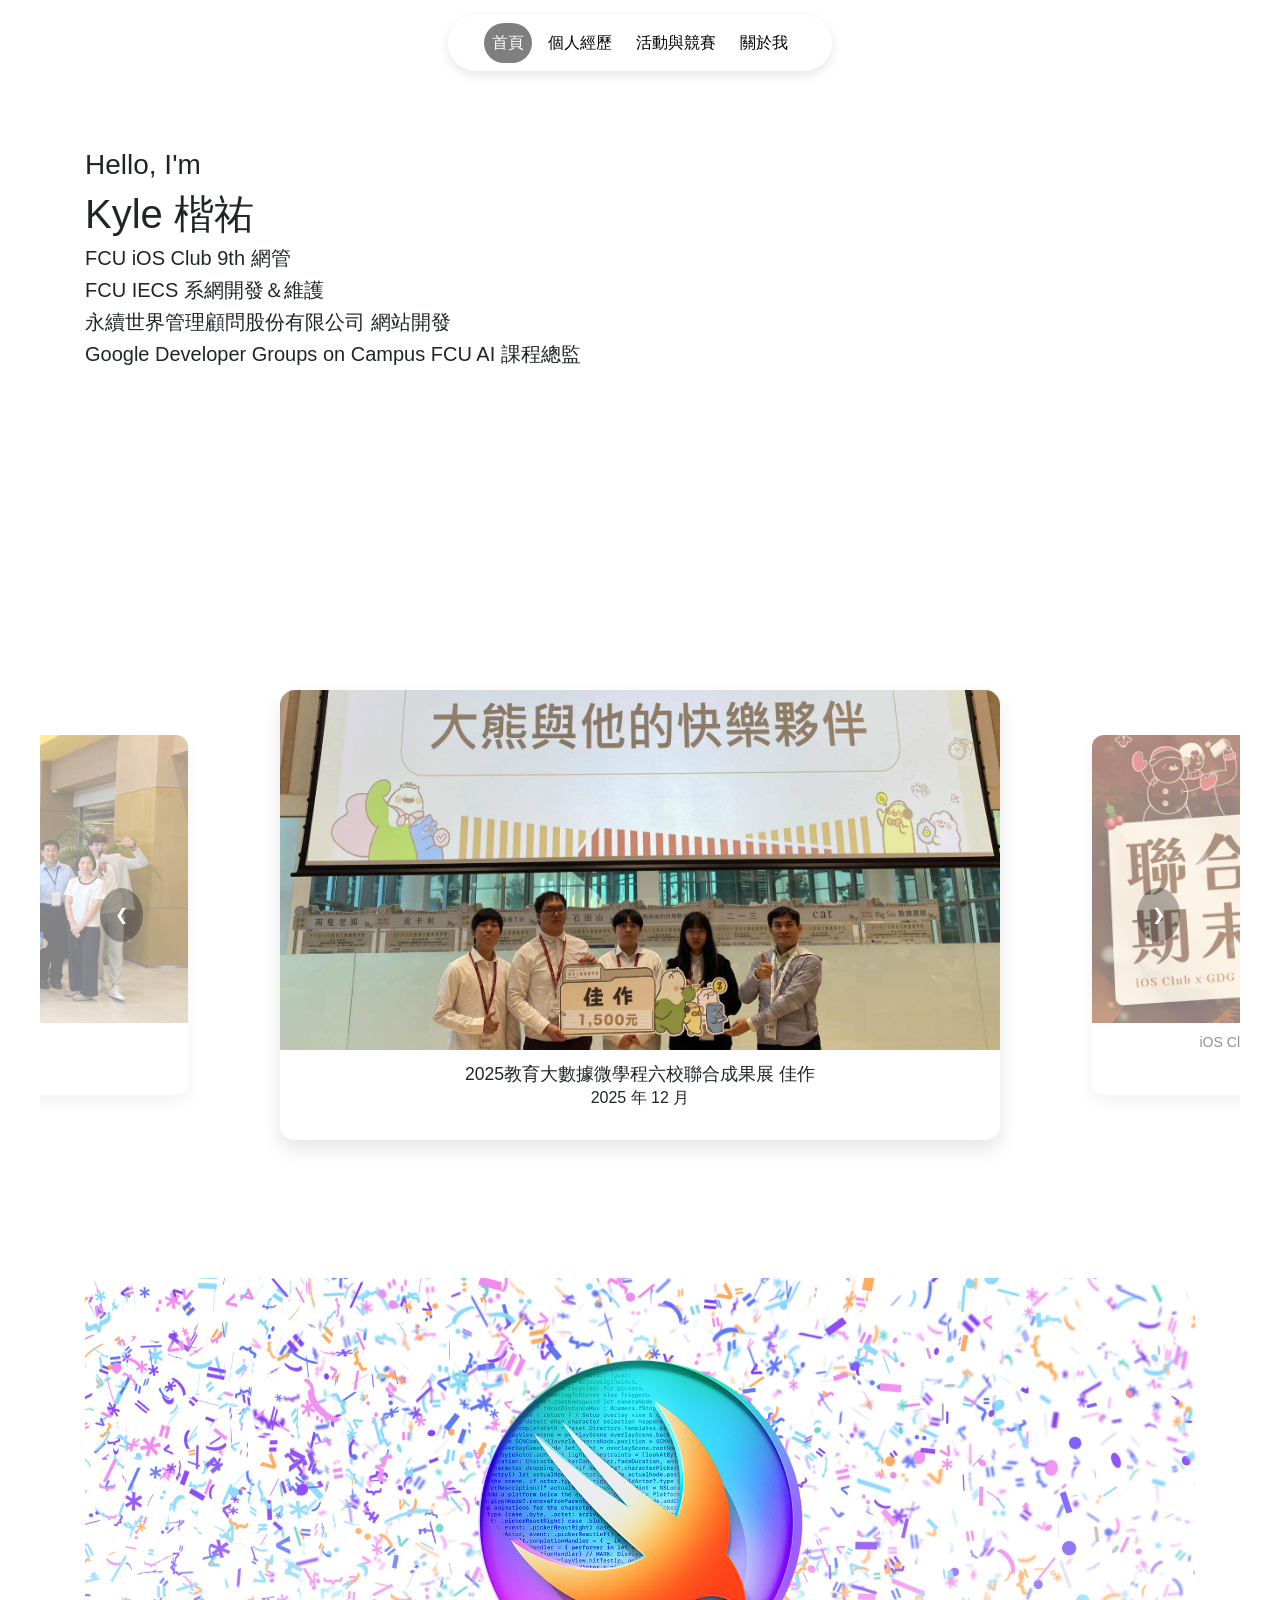
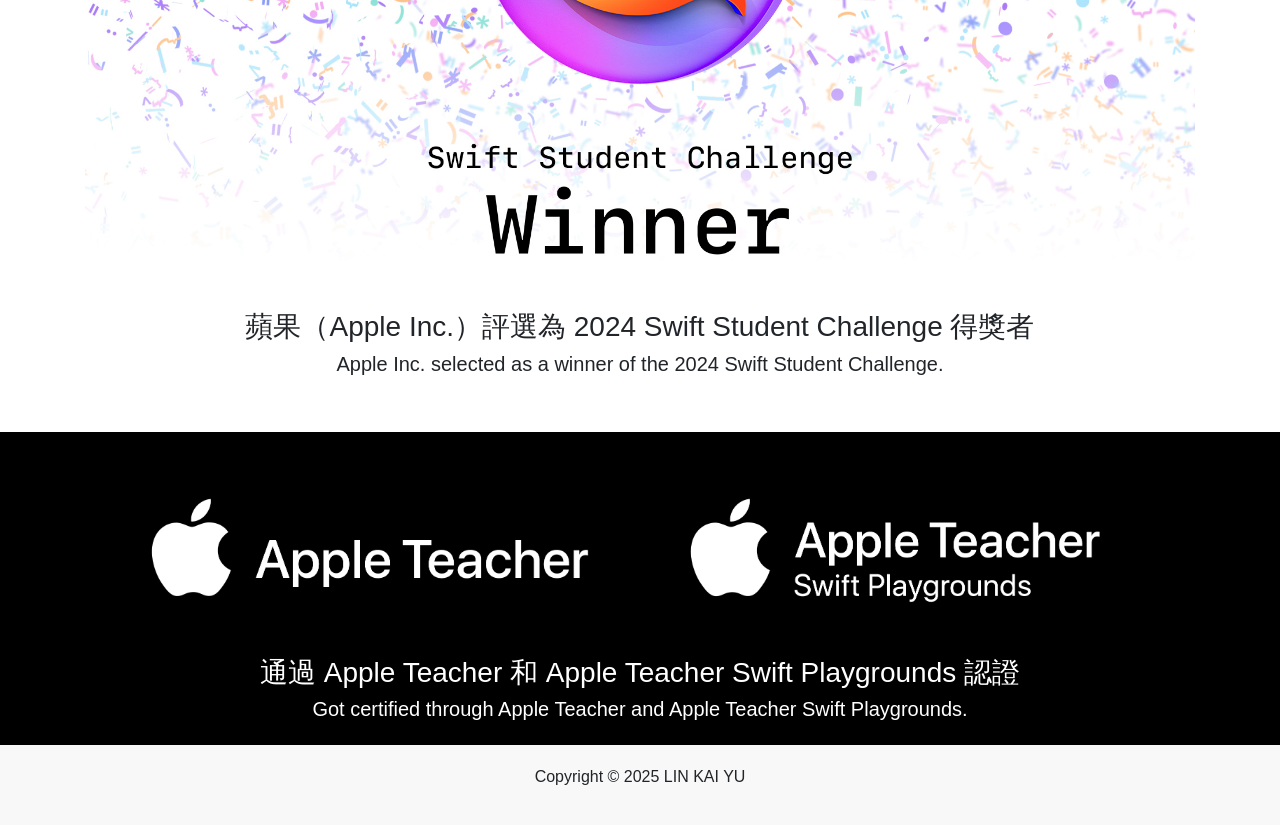
==== index.html @ a868326a "V32 2025.01.27" ====
<!DOCTYPE html>
<html lang="zh-Hant">
<head>
    <meta charset="utf-8">
    <link rel="icon" href="static/img/profile.png" type="image/profile">
    <meta name="description" content="我是林楷祐 (Kyle Lin)。專注於 iOS App 開發 (SwiftUI) 與 Python Django 網站架設。歡迎瀏覽我的專案作品集與競賽經歷。">
    <meta name="keywords" content="林楷祐, Kyle Lin, 逢甲大學, FCU, 資訊工程學系, iOS開發, SwiftUI, Django, 生成式AI, Swift Student Challenge, 永續世界管理顧問, Google Developer Groups on Campus">
    <meta name="author" content="林楷祐 Kyle Lin">
    <meta name="robots" content="index, follow">

    <meta property="og:type" content="website">
    <meta property="og:url" content="https://kylelin0501.github.io/MyWeb/">
    <meta property="og:title" content="Kyle Lin 個人網站">
    <meta property="og:description" content="我是林楷祐 (Kyle Lin)。專注於 iOS App 開發 (SwiftUI) 與 Python Django 網站架設。歡迎瀏覽我的專案作品集與競賽經歷。">
    <meta property="og:image" content="https://kylelin0501.github.io/MyWeb/static/img/profile.png">

    <link rel="stylesheet" href="https://cdn.jsdelivr.net/npm/bootstrap@4.5.3/dist/css/bootstrap.min.css">
    <link href="https://cdnjs.cloudflare.com/ajax/libs/font-awesome/5.15.4/css/all.min.css" rel="stylesheet">
    <link rel="stylesheet" href="static/css/animate.min.css">
    <link rel="stylesheet" href="static/css/web_style.css">
    <meta name="viewport" content="width=device-width, initial-scale=1.0">
    <title>Kyle Lin 個人網站</title>
</head>
<body>

<div class="navbar-wrapper">
    <nav class="navbar navbar-expand navbar-custom">
        <ul class="navbar-nav">
            <li class="nav-item"><a class="nav-link" href="#home">首頁</a></li>
            <li class="nav-item"><a class="nav-link" href="#develop">個人經歷</a></li>
            <li class="nav-item"><a class="nav-link" href="#experience">活動與競賽</a></li>
            <li class="nav-item"><a class="nav-link" href="#about">關於我</a></li>
        </ul>
    </nav>
</div>
<main>
    <section id="home" class="active section-index">
        <div class="container py-5 home-container">
            <h3>Hello, I'm</h3>
            <h1 class="animate__animated animate__fadeInLeft">Kyle 楷祐</h1>
            <h5>FCU iOS Club 9th 網管</h5>
            <h5>FCU IECS 系網開發＆維護</h5>
            <h5>永續世界管理顧問股份有限公司 網站開發</h5>
            <h5>Google Developer Groups on Campus FCU AI 課程總監</h5>
        </div>
        <div class="experience-banner-wrapper" id="bannerWrapper">
            <div class="carousel-container" id="carouselContainer">
            </div>
            <button class="carousel-btn prev" onclick="movePrev()">&#10094;</button>
            <button class="carousel-btn next" onclick="moveNext()">&#10095;</button>
        </div>
        <div class="bg-white">
            <div class="container text-center py-5">
                <div class="image-container">
                    <img id="scrollImage" src="static/img/SSC2024.jpg" alt="SSC2024_picture" loading="lazy">
                    <h3 class="pt-2">蘋果（Apple Inc.）評選為 2024 Swift Student Challenge 得獎者</h3>
                    <h5>Apple Inc. selected as a winner of the 2024 Swift Student Challenge.</h5>
                </div>
            </div>
        </div>

        <div class="bg-black">
            <div class="container text-center">
                <div class="image-container p-3">
                    <div class="d-flex">
                        <img class="w-50" src="static/img/AppleTeacherBlack.png" alt="AppleTeacherBlack">
                        <img class="w-50" src="static/img/AppleTeacherSwiftBlack.png" alt="AppleTeacherSwiftBlack">
                    </div>

                    <h3 class="color-white pt-2">通過 Apple Teacher 和 Apple Teacher Swift Playgrounds 認證</h3>
                    <h5 class="color-white">Got certified through Apple Teacher and Apple Teacher Swift Playgrounds.</h5>
                </div>
            </div>
        </div>
    </section>

    <section id="develop" class="section-develop pb-5">
        <div class="container py-5">
            <h2 class="mb-1">開發經歷</h2>
            <p class="mb-4">Development experience</p>
        </div>
        <div class="container">
            <div class="develop-list-grid">
            </div>
        </div>

        <div class="container py-5">
            <h2 class="mb-1">教學經歷</h2>
            <p class="mb-4">Teaching experience</p>
        </div>
        <div class="container">
            <div class="teaching-list-grid">
            </div>
        </div>
    </section>

    <section id="experience" class="section-experience">
        <div class="container py-5">
            <h2 class="mb-1">活動與競賽</h2>
            <p class="mb-4">Events and Competitions</p>

            <div id="filter-container" class="filter-buttons mb-4">
            </div>

            <div class="experience-list">
            </div>
        </div>
    </section>


    <section id="about" class="section-about">
        <div class="container py-5">
            <h2>關於我</h2>
            <p>About me</p>

            <div class="row align-items-center mb-5">
                <div class="col-md-7 text-center text-md-start">
                    <h3 id="about-name"></h3>
                    <h5 id="about-title" class="text-muted"></h5>

                    <h4 class="mt-4 mb-2">個人經歷</h4>
                    <ul id="about-experience" class="list-unstyled">
                    </ul>
                </div>

                <div class="col-md-5 d-flex justify-content-center">
                    <img id="about-profile-img" src="" alt="個人頭像" class="profile-img animate__animated animate__zoomIn">
                </div>
            </div>

            <div class="py-3 about-content text-center text-md-start">
                <!--            <h4 class="mb-3">個人介紹</h4>-->
                <p id="about-bio"></p>

                <h4 class="mt-5 mb-3">技能專長</h4>
                <div id="about-skills" class="skills-list d-grid">
                </div>

                <h4 class="mt-5 mb-3">社群連結</h4>
                <div id="about-social-links" class="social-links d-grid">
                </div>
            </div>
        </div>
    </section>
</main>
    <footer>
        <div class="container">
            <p>Copyright © 2025 LIN KAI YU</p>
        </div>
    </footer>

    <script src="static/js/index.js"></script>
    <script src="static/js/develop.js"></script>
    <script src="static/js/experiences.js"></script>
    <script src="static/js/base.js"></script>
    <script src="static/js/profile.js"></script>
</body>
</html>
---- static/css/web_style.css ----
/* Reset & 字體 */
body {
    font-family: 'SF Pro Display', -apple-system, BlinkMacSystemFont, 'Segoe UI', Roboto, Helvetica, Arial, sans-serif;
    margin: 0;
    padding: 0;
}

/* Navbar 外層 (固定置頂 + 置中) */
.navbar-wrapper {
    position: fixed;
    top: 0;
    left: 0;
    width: 100%;
    z-index: 999;
    display: flex;
    justify-content: center;
    padding: 15px 0;
    background: transparent;
}

/* Navbar 內容 */
.navbar-custom {
    border-radius: 30px;
    background: rgba(255, 255, 255, 0.8);
    backdrop-filter: blur(10px);
    padding: 0.5rem 2rem;
    box-shadow: 0 4px 12px rgba(0,0,0,0.1);
    transition: all 0.3s ease-in-out;
}

.navbar-nav {
    margin: 0 auto;
}

.nav-link {
    font-weight: 500;
    padding: 0.5rem 1.5rem;
    border-radius: 20px;
    transition: all 0.3s ease-in-out;
    color: #000000;
}

.nav-item {
    padding: 0 4px;
}

.nav-link:hover {
    background: linear-gradient(155deg, rgba(161, 161, 161, 0.8), rgba(90, 90, 90, 0.5));
    color: black !important;
    backdrop-filter: blur(10px);
}

.nav-link.active {
    background: rgba(0, 0, 0, 0.5);
    color: white !important;
    backdrop-filter: blur(10px);
}

/* Section 隱藏/顯示的修正 */
section {
    display: none; /* 預設完全不佔據空間 */
    min-height: 100vh;
    padding-top: 100px; /* 預留 navbar 高度 */
}

section.active {
    display: block; /* 只有活躍的區塊才會顯示 */
}

/* 首頁容器 */
.section-index .home-container {
    position: relative;
    min-height: 500px;
    z-index: 1;
}

.section-index .bg-black {
    background-color: black;
}

.section-index .image-container {
    position: relative;
    width: 100%;
    overflow: hidden;
    align-items: center;
}

.section-index #scrollImage {
    width: 100%;
    height: auto;
    max-height: 90vh;
    object-fit: cover;
    transform: scale(1);
    transition: transform 0.4s ease-out;
}

.section-index .color-white {
    color: #FFFFFF;
}

/* Banner 外層容器 */
.section-index .experience-banner-wrapper {
    position: relative;
    width: 100%;
    max-width: 1200px;
    margin: 40px auto;
    height: 550px;
    overflow: hidden;
    display: flex;
    align-items: center;
    justify-content: center;
}

/* 輪播軌道 */
.section-index .carousel-container {
    display: flex;
    align-items: center;
    position: relative;
    width: 100%;
    height: 100%;
    transition: transform 0.6s cubic-bezier(0.4, 0, 0.2, 1);
}

.section-index .no-animation .carousel-item,
.section-index .no-animation .carousel-container {
    transition: none !important;
    animation: none !important;
}

/* 單個項目卡片 */
.section-index .carousel-item {
    min-width: 60%; /* 中間卡片佔寬度 */
    height: 450px;
    margin: 0 10px;
    background: #f8f9fa;
    border-radius: 15px;
    overflow: hidden;
    box-shadow: 0 10px 20px rgba(0,0,0,0.1);
    transition: transform 0.6s cubic-bezier(0.4, 0, 0.2, 1), opacity 0.6s ease;
    opacity: 0.5;
    transform: scale(0.8); /* 預設縮小 */
    text-decoration: none;
    color: inherit;
    display: flex;
    flex-direction: column;
}

/* 被啟動的（中間）卡片 */
.section-index .carousel-item.active {
    opacity: 1;
    transform: scale(1); /* 中間放大 */
    z-index: 2;
}

.section-index .carousel-item img {
    width: 100%;
    height: 80%; /* 從 70% 增加到 80%，給照片更多發揮空間 */
    object-fit: cover; /* 確保圖片填滿，不會變形 */
    object-position: center; /* 確保人像或重點保持在中間 */
}

.section-index .carousel-info {
    height: 20%; /* 剩餘的 20% 給文字 */
    padding: 10px 15px;
    display: flex;
    flex-direction: column;
    justify-content: center;
    text-align: center;
    background: white; /* 讓文字底色與圖片分開 */
}

.section-index .carousel-info h4 {
    margin: 0;
    font-size: 1.1rem;
    white-space: nowrap;
    overflow: hidden;
    text-overflow: ellipsis;
}

/* 控制按鈕 */
.section-index .carousel-btn {
    position: absolute;
    top: 50%;
    transform: translateY(-50%);
    background: rgba(0,0,0,0.3);
    color: white;
    border: none;
    padding: 15px;
    cursor: pointer;
    z-index: 10;
    border-radius: 50%;
}
.section-index .prev { left: 5%; }
.section-index .next { right: 5%; }

.section-index .carousel-btn:hover { background: rgba(0,0,0,0.6); }

/* RWD 調整 */
@media (max-width: 768px) {
    .section-index .carousel-item {
        min-width: 80%;
        height: 80%;
    }
    .section-index .experience-banner-wrapper {
        height: 500px;
    }
    .section-index .home-container {
        position: relative;
        min-height: 80% !important;
        z-index: 1;
    }
    .section-index h3 {
        font-size: 1.5rem;
    }
    .section-index h5 {
        font-size: 1rem;
    }
    .section-index .image-container .d-flex {
        flex-direction: column;
        align-items: center; /* 讓圖片在手機版居中 */
    }

    /* 調整圖片在手機版的寬度，確保它們是 100% 寬 */
    .section-index .image-container .d-flex .w-50 {
        width: 100% !important;
    }
}


/* Experience 區塊 */
.section-experience .experience-list {
    display: flex;
    flex-direction: column;
    gap: 20px;
}

/* 卡片可點擊外層 */
.section-experience .experience-card-link {
    display: block;
    text-decoration: none;
    color: inherit;
}

/* 卡片樣式 */
.section-experience .experience-card {
    display: flex;
    align-items: stretch; /* 子元素高度一致 */
    background: rgba(255, 255, 255, 0.95);
    border-radius: 12px;
    overflow: hidden;
    box-shadow: 0 6px 18px rgba(15, 15, 15, 0.08);
    transition: transform 0.28s ease, box-shadow 0.28s ease;
    cursor: pointer;
}

/* hover 效果 */
.section-experience .experience-card-link:focus .experience-card,
.section-experience .experience-card-link:hover .experience-card {
    transform: translateY(-6px);
    box-shadow: 0 12px 28px rgba(15, 15, 15, 0.12);
    outline: none;
}

.section-experience a:hover {
    text-decoration: none;
}

/* 圖片區塊 */
.section-experience .experience-image {
    flex: 0 0 48%;
    max-width: 48%;
    height: 100%;
    overflow: hidden;
    background: #eee;
}

.section-experience .experience-image img {
    width: 100%;
    height: 100%;
    object-fit: cover;
    display: block;
}

/* 內容區塊 */
.section-experience .experience-content {
    flex: 1;
    padding: 28px;
    display: flex;
    flex-direction: column;
    justify-content: center;
}

.section-experience .experience-content h4 {
    margin: 0 0 8px;
    font-size: 1.25rem;
    color: #111;
}

.section-experience .experience-content .muted {
    margin: 0;
    color: #666;
    font-size: 0.95rem;
}

/* 篩選按鈕容器 */
.section-experience .filter-buttons {
    display: flex;
    flex-wrap: wrap;
    gap: 10px;
    justify-content: left; /* 或是 flex-start */
}

/* 按鈕樣式 */
.section-experience .filter-btn {
    padding: 8px 16px;
    border: 1px solid #ddd;
    background-color: #fff;
    cursor: pointer;
    border-radius: 40px;
    transition: all 0.3s ease;
    font-size: 1rem;
    color: #333;
    outline: none;

}

.section-experience .filter-btn:hover {
    background-color: #f0f0f0;
}

/* 選中狀態 */
.section-experience .filter-btn.active {
    background-color: rgba(0, 0, 0, 0.5); /* 你的主色調 */
    color: #fff;}

/* 手機版 RWD：圖片在上方，固定卡片高度，圖片占滿上方 */
@media (max-width: 767.98px) {
    .section-experience .experience-card {
        flex-direction: column;
        width: 100%;           /* 卡片滿版 */
        /* height: 300px; */ /* 移除固定卡片高度，讓內容決定 */
        margin: 0;             /* 清除左右空白 */
        overflow: hidden;      /* 避免圖片超出卡片 */
        position: relative;
    }

    .section-experience .experience-image {
        min-width: 100%;
        /* height: 60%; */ /* 移除高度百分比，讓它根據 aspect-ratio 或內容決定 */
        padding-top: 40%; /* 設置圖片區塊寬高比為 16:9 (100% / (16/9) = 56.25%) */
        position: relative;
        overflow: hidden;
        background: #eee; /* 如果圖片載入失敗，顯示背景色 */
    }

    .section-experience .experience-image img {
        position: absolute; /* 絕對定位填滿父容器 */
        top: 0;
        left: 0;
        width: 100%;
        height: 100%;          /* 拉滿圖片區塊 */
        object-fit: cover;     /* 保持比例，超出部分裁切 */
        display: block;
    }

    .section-experience .experience-content {
        width: 100%;
        /* height: 40%; */ /* 移除高度百分比 */
        padding: 20px;
        text-align: center;
        display: flex;
        flex-direction: column;
        justify-content: center;
    }
}

/* 桌面版：圖片區塊固定比例，卡片自適應內容 */
@media (min-width: 768px) {
    .section-experience .experience-card {
        flex-direction: row;
        height: auto;        /* 卡片高度跟內容自適應 */
    }

    .section-experience .experience-image {
        flex: 0 0 48%;
        max-width: 48%;
        aspect-ratio: 16 / 9; /* 圖片區塊固定比例 */
        overflow: hidden;     /* 多餘部分裁掉 */
    }

    .section-experience .experience-image img {
        width: 100%;
        height: 100%;
        object-fit: cover;
    }

    .section-experience .experience-content {
        flex: 1;
        padding: 20px;
        display: flex;
        flex-direction: column;
        justify-content: center;
    }

    .section-experience .experience-content h4 {
        font-size: 1.3rem !important;
    }
}


/* --- Develop Section Styles --- */

.section-develop .develop-list-grid,
.section-develop .teaching-list-grid {
    display: grid;
    /* 建立三欄式網格，欄位間距 20px */
    grid-template-columns: repeat(3, 1fr);
    gap: 20px;
}

/* 確保圖片和文字在卡片內垂直排列 */
.section-develop .experience-card {
    display: flex;
    flex-direction: column;
    align-items: center; /* 圖片和文字居中 */
    padding: 20px;
    height: 100%; /* 確保所有卡片高度相同 */
    text-align: center;
    background: rgba(255, 255, 255, 0.95);
    border-radius: 12px;
    box-shadow: 0 6px 18px rgba(15, 15, 15, 0.08);
    transition: transform 0.28s ease, box-shadow 0.28s ease;
    cursor: pointer;
}

/* 卡片連結的 hover 效果 */
.section-develop .experience-card-link:focus .experience-card,
.section-develop .experience-card-link:hover .experience-card {
    transform: translateY(-6px);
    box-shadow: 0 12px 28px rgba(15, 15, 15, 0.12);
    outline: none;
}

.section-develop .experience-card-link:hover {
    text-decoration: none;
}

.section-develop .experience-image {
    width: 100%;
    /* 調整 max-width 和 height 來放大 Logo 區域 */
    max-width: 150px;
    height: 150px;
    display: flex; /* 讓圖片在容器內居中 */
    justify-content: center;
    align-items: center;
    margin-bottom: 15px; /* 在 Logo 和文字之間留出空間 */
    background: transparent; /* 移除背景色 */
}

.section-develop .experience-image img {
    /*width: 100%;*/
    height: 70%;
    object-fit: contain; /* 確保 Logo 完整顯示，不會裁切或變形 */
}

/* 內容區塊 */
.section-develop .experience-content {
    flex: 1; /* 讓內容區塊自動填滿剩餘空間 */
    padding: 0;
    display: flex;
    flex-direction: column;
    justify-content: flex-start; /* 文字從上方開始排列 */
    align-items: center; /* 文字居中 */
}

.section-develop .experience-content h4 {
    font-size: 1.25rem;
    margin-bottom: 8px;
    color: #111;
}

.section-develop .experience-content .muted,
.section-develop .experience-content .description {
    font-size: 0.95rem;
    color: #666;
    margin: 0;
}

.section-develop .experience-content .description {
    margin-top: 10px;
}

/* RWD for Tablets (2 columns) */
@media (max-width: 991.98px) {
    .section-develop .develop-list-grid,
    .section-develop .teaching-list-grid {
        grid-template-columns: repeat(2, 1fr);
    }
    .section-develop .experience-image img {
        /*width: 100%;*/
        height: 60%;
        object-fit: contain; /* 確保 Logo 完整顯示，不會裁切或變形 */
    }
}

/* RWD for Mobile (1 column) */
@media (max-width: 767.98px) {
    .section-develop .develop-list-grid,
    .section-develop .teaching-list-grid {
        grid-template-columns: 1fr;
    }
    .section-develop .experience-image img {
        /*width: 100%;*/
        height: 70%;
        object-fit: contain; /* 確保 Logo 完整顯示，不會裁切或變形 */
    }
}

/* --- 關於我區塊樣式 --- */
.section-about .profile-img {
    width: 250px;
    height: 250px;
    border-radius: 50%;
    object-fit: cover;
    border: 5px solid #fff;
    box-shadow: 0 4px 12px rgba(0,0,0,0.15);
}

.section-about .about-content h4 {
    font-weight: 600;
}

.section-about .about-content ul {
    padding-left: 20px;
}

/* 技能標籤樣式 */
.section-about .skills-list .badge {
    background-color: #007bff;
    color: white;
    padding: 8px 12px;
    font-size: 0.9rem;
    font-weight: 500;
    margin: 5px;
    border-radius: 5px;
}

/* 社群連結樣式 */
.section-about .social-links {
    gap: 20px;
}

.section-about .social-link {
    color: #333;
    transition: color 0.3s ease;
    text-decoration: none;
}

.section-about .social-link:hover {
    color: #007bff;
}

.section-about .qrcode-img {
    width: 60px;
    height: 60px;
    border: 1px solid #ccc;
    border-radius: 5px;
}


/* --- 關於我區塊樣式 --- */
.section-about .profile-img {
    width: 250px;
    height: 250px;
    border-radius: 50%;
    object-fit: cover;
    border: 5px solid #fff;
    box-shadow: 0 4px 12px rgba(0,0,0,0.15);
}

.section-about .about-content h4 {
    font-weight: 600;
}

.section-about .about-content ul {
    padding-left: 20px;
}

/* --- 關於我區塊 - 技能專長卡片樣式 --- */
.section-about .skills-list {
    display: grid;
    grid-template-columns: repeat(3, 1fr); /* 預設為三欄 */
    gap: 20px;
}

/* 卡片樣式 */
.section-about .skill-card {
    display: flex;
    flex-direction: column;
    align-items: center;
    padding: 20px;
    height: 100%;
    text-align: center;
    background: rgba(255, 255, 255, 0.95);
    border-radius: 12px;
    box-shadow: 0 6px 18px rgba(15, 15, 15, 0.08);
    transition: transform 0.28s ease, box-shadow 0.28s ease;
    cursor: pointer;
}

/* hover 效果 */
.section-about .skill-card:hover {
    transform: translateY(-6px);
    box-shadow: 0 12px 28px rgba(15, 15, 15, 0.12);
    cursor: default;
}

/* 內容區塊 */
.section-about .skill-card i {
    font-size: 2.5rem;
    color: #555;
    margin-bottom: 15px;
}

.section-about .skill-card h4 {
    font-size: 1.1rem;
    margin: 0;
    color: #111;
}

/* RWD for Tablets (2 columns) */
@media (max-width: 991.98px) {
    .section-about .skills-list {
        grid-template-columns: repeat(2, 1fr);
    }
}

/* RWD for Mobile (1 column) */
@media (max-width: 767.98px) {
    .section-about .skills-list {
        grid-template-columns: repeat(2, 1fr);
    }
}

/* --- 關於我區塊 - 社群連結卡片樣式 --- */
.section-about .social-links {
    display: grid;
    grid-template-columns: repeat(4, 1fr); /* 預設為四欄 */
    gap: 20px;
}

/* 卡片連結外層 */
.section-about .social-card-link {
    display: block;
    text-decoration: none;
    color: inherit;
}

/* 卡片樣式 */
.section-about .social-card {
    display: flex;
    flex-direction: column;
    align-items: center;
    padding: 20px;
    height: 100%;
    text-align: center;
    background: rgba(255, 255, 255, 0.95);
    border-radius: 12px;
    box-shadow: 0 6px 18px rgba(15, 15, 15, 0.08);
    transition: transform 0.28s ease, box-shadow 0.28s ease;
    cursor: pointer;
}

/* hover 效果 */
.section-about .social-card-link:focus .social-card,
.section-about .social-card-link:hover .social-card {
    transform: translateY(-6px);
    box-shadow: 0 12px 28px rgba(15, 15, 15, 0.12);
    outline: none;
}

/* 內容區塊 */
.section-about .social-content {
    flex: 1;
    padding: 0;
    display: flex;
    flex-direction: column;
    justify-content: center;
    align-items: center;
}

.section-about .social-content i {
    font-size: 2.5rem;
    color: #555;
    margin-bottom: 15px;
}

.section-about .social-content h4 {
    font-size: 1.1rem;
    margin: 0;
    color: #111;
}

/* RWD for Tablets (2 columns) */
@media (max-width: 991.98px) {
    .section-about .social-links {
        grid-template-columns: repeat(2, 1fr);
    }
}

/* RWD for Mobile (1 column) */
@media (max-width: 767.98px) {
    .section-about .social-links {
        grid-template-columns: repeat(2, 1fr);
    }
}


/* Footer */
footer {
    padding: 20px 0;
    text-align: center;
    background-color: #f8f8f8;
}
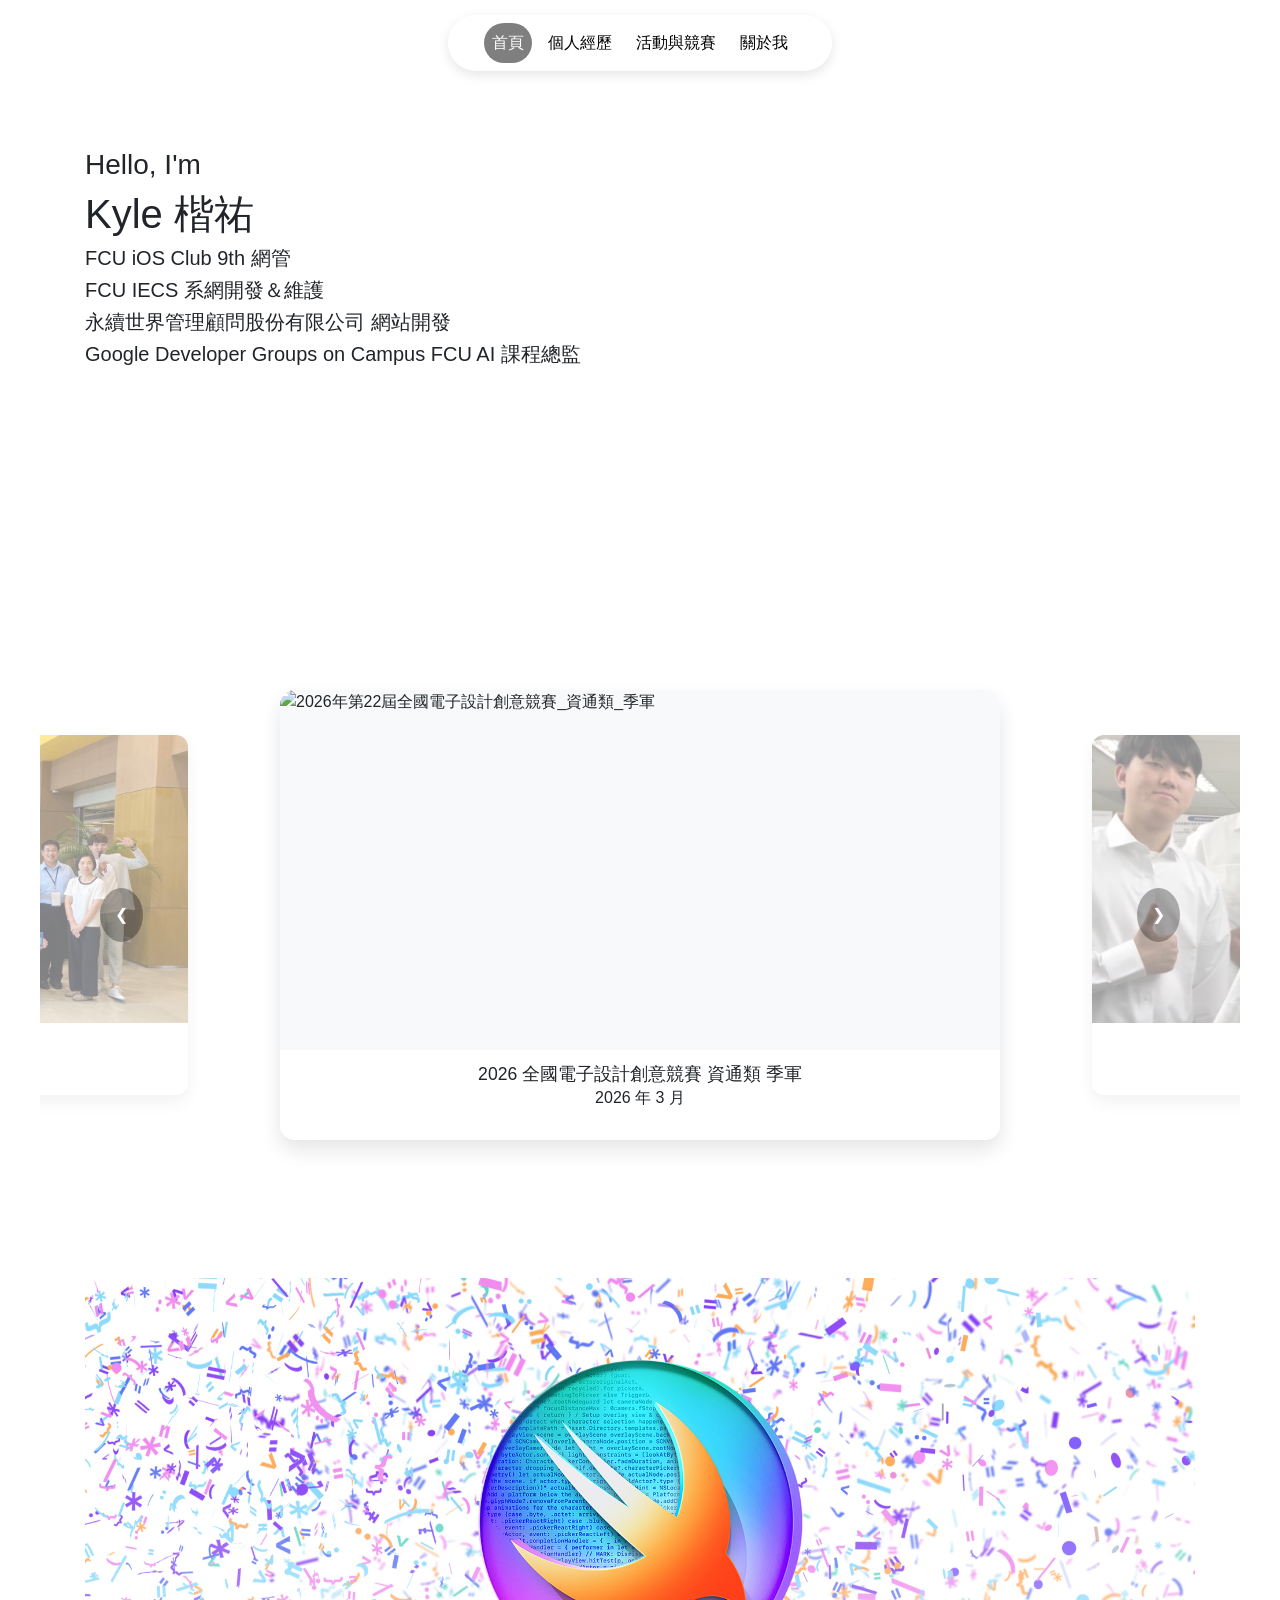
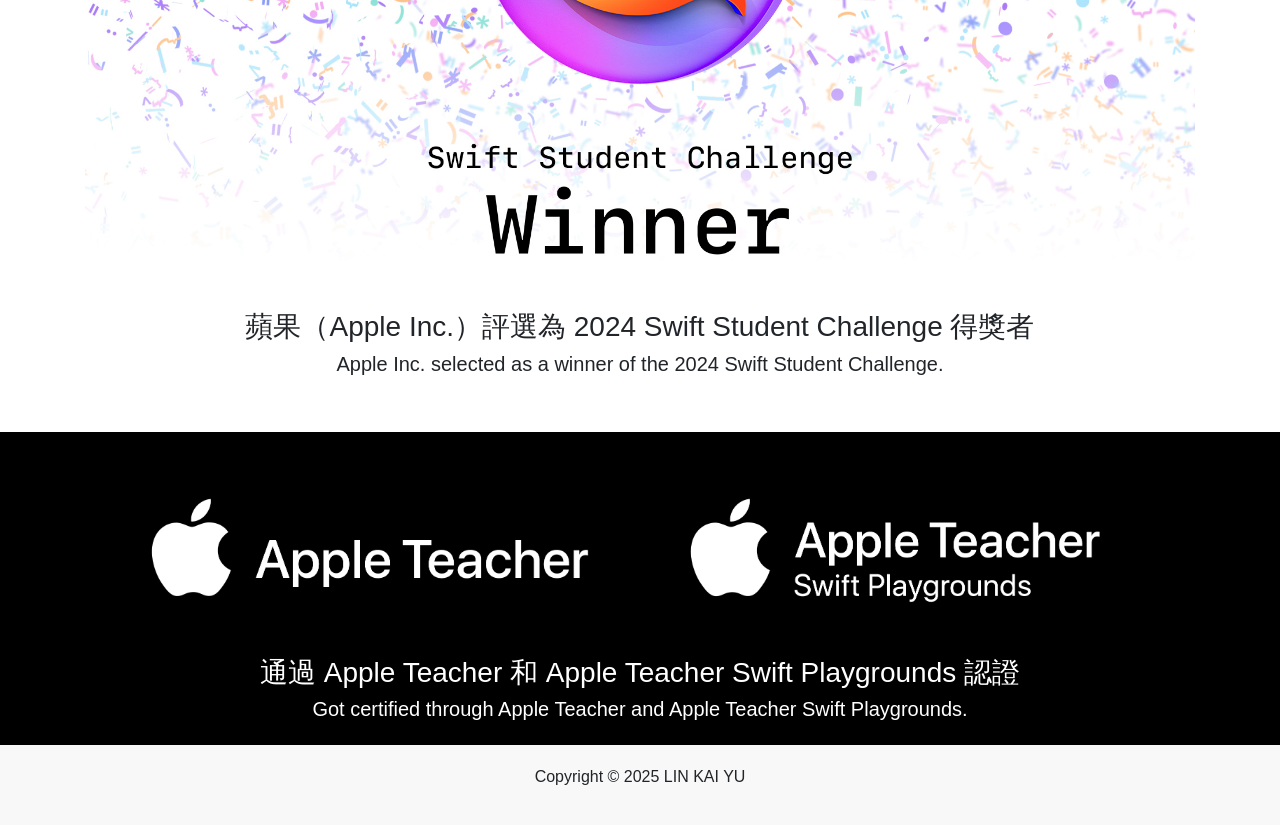
==== commit 7b4588ff: "V36 2025.04.18" ====
--- a/index.html
+++ b/index.html
@@ -19,6 +19,7 @@
     <link rel="stylesheet" href="static/css/animate.min.css">
     <link rel="stylesheet" href="static/css/web_style.css">
     <meta name="viewport" content="width=device-width, initial-scale=1.0">
+    <meta name="google-site-verification" content="RiEchkUfEkfRNHJEB8lDSC5CnqqAsadaOZviu3NtFZ8" />
     <title>Kyle Lin 個人網站</title>
 </head>
 <body>
@@ -116,11 +117,6 @@
             <div class="row align-items-center mb-5">
                 <div class="col-md-7 text-center text-md-start">
                     <h3 id="about-name"></h3>
-                    <h5 id="about-title" class="text-muted"></h5>
-
-                    <h4 class="mt-4 mb-2">個人經歷</h4>
-                    <ul id="about-experience" class="list-unstyled">
-                    </ul>
                 </div>
 
                 <div class="col-md-5 d-flex justify-content-center">
@@ -132,12 +128,20 @@
                 <!--            <h4 class="mb-3">個人介紹</h4>-->
                 <p id="about-bio"></p>
 
-                <h4 class="mt-5 mb-3">技能專長</h4>
-                <div id="about-skills" class="skills-list d-grid">
+                <h4 class="mt-5 mb-3">教育背景</h4>
+                <div id="about-education" class="info-list d-grid">
+                </div>
+
+                <h4 class="mt-5 mb-3">社群經歷</h4>
+                <div id="about-journey" class="info-list d-grid">
                 </div>
 
                 <h4 class="mt-5 mb-3">社群連結</h4>
                 <div id="about-social-links" class="social-links d-grid">
+                </div>
+
+                <h4 class="mt-5 mb-3">技能專長</h4>
+                <div id="about-skills" class="skills-list d-grid">
                 </div>
             </div>
         </div>
@@ -155,4 +159,4 @@
     <script src="static/js/base.js"></script>
     <script src="static/js/profile.js"></script>
 </body>
-</html>+</html>
--- a/static/css/web_style.css
+++ b/static/css/web_style.css
@@ -122,9 +122,8 @@
 }
 
 .section-index .no-animation .carousel-item,
-.section-index .no-animation .carousel-container {
+.section-index .no-transition {
     transition: none !important;
-    animation: none !important;
 }
 
 /* 單個項目卡片 */
@@ -189,11 +188,19 @@
     cursor: pointer;
     z-index: 10;
     border-radius: 50%;
+    outline: none;
+    transition: background 0.2s ease, box-shadow 0.2s ease;
 }
 .section-index .prev { left: 5%; }
 .section-index .next { right: 5%; }
 
 .section-index .carousel-btn:hover { background: rgba(0,0,0,0.6); }
+
+.section-index .carousel-btn:focus,
+.section-index .carousel-btn:focus-visible {
+    background: rgba(0,0,0,0.55);
+    box-shadow: 0 0 0 4px rgba(0,0,0,0.2);
+}
 
 /* RWD 調整 */
 @media (max-width: 768px) {
@@ -586,15 +593,149 @@
     padding-left: 20px;
 }
 
-/* --- 關於我區塊 - 技能專長卡片樣式 --- */
+.section-about .info-list,
 .section-about .skills-list {
     display: grid;
-    grid-template-columns: repeat(3, 1fr); /* 預設為三欄 */
+    grid-template-columns: repeat(3, minmax(0, 1fr));
     gap: 20px;
 }
 
+.section-about .info-card,
+.section-about .skill-card {
+    display: flex;
+    padding: 20px;
+    min-height: 118px;
+    height: 100%;
+    background: rgba(255, 255, 255, 0.95);
+    border-radius: 12px;
+    box-shadow: 0 6px 18px rgba(15, 15, 15, 0.08);
+    transition: transform 0.28s ease, box-shadow 0.28s ease;
+}
+
+.section-about .info-card {
+    align-items: center;
+    justify-content: flex-start;
+    gap: 16px;
+}
+
+.section-about .info-card-link,
+.section-about .info-card-static {
+    display: block;
+    color: inherit;
+    text-decoration: none;
+}
+
+.section-about .skill-card {
+    flex-direction: column;
+    align-items: center;
+    justify-content: center;
+    text-align: center;
+    cursor: pointer;
+}
+
+/* hover 效果 */
+.section-about .info-card:hover,
+.section-about .skill-card:hover {
+    transform: translateY(-6px);
+    box-shadow: 0 12px 28px rgba(15, 15, 15, 0.12);
+}
+
+.section-about .skill-card:hover {
+    cursor: default;
+}
+
+.section-about .info-card-image-wrapper {
+    width: 56px;
+    height: 56px;
+    flex: 0 0 56px;
+    display: flex;
+    align-items: center;
+    justify-content: center;
+    padding: 0;
+    overflow: hidden;
+}
+
+.section-about .info-card-image {
+    width: 100%;
+    height: 100%;
+    object-fit: contain;
+}
+
+.section-about .info-card-content {
+    display: flex;
+    flex-direction: column;
+    align-items: flex-start;
+    justify-content: center;
+    gap: 6px;
+    width: 100%;
+    text-align: left;
+}
+
+.section-about .info-card h4 {
+    margin: 0;
+    color: #111;
+    font-size: 1.05rem;
+    line-height: 1.45;
+    text-align: left;
+}
+
+.section-about .info-card-period {
+    margin: 0;
+    color: #6b7280;
+    font-size: 0.95rem;
+    line-height: 1.4;
+    text-align: left;
+}
+
+/* 內容區塊 */
+.section-about .skill-card i {
+    font-size: 2.5rem;
+    color: #555;
+    margin-bottom: 15px;
+}
+
+.section-about .skill-card h4 {
+    font-size: 1.1rem;
+    margin: 0;
+    color: #111;
+}
+
+/* RWD for Tablets (2 columns) */
+@media (max-width: 991.98px) {
+    .section-about .info-list,
+    .section-about .skills-list {
+        grid-template-columns: repeat(2, 1fr);
+    }
+}
+
+/* RWD for Mobile (1 column) */
+@media (max-width: 767.98px) {
+    .section-about .info-list,
+    .section-about .skills-list {
+        grid-template-columns: 1fr;
+    }
+
+    .section-about .info-card {
+        padding: 18px;
+    }
+}
+
+/* --- 關於我區塊 - 社群連結卡片樣式 --- */
+.section-about .social-links {
+    display: grid;
+    grid-template-columns: repeat(4, 1fr); /* 預設為四欄 */
+    gap: 20px;
+}
+
+/* 卡片連結外層 */
+.section-about .social-card-link {
+    display: block;
+    text-decoration: none;
+    color: inherit;
+}
+
 /* 卡片樣式 */
-.section-about .skill-card {
+.section-about .social-card {
     display: flex;
     flex-direction: column;
     align-items: center;
@@ -609,69 +750,6 @@
 }
 
 /* hover 效果 */
-.section-about .skill-card:hover {
-    transform: translateY(-6px);
-    box-shadow: 0 12px 28px rgba(15, 15, 15, 0.12);
-    cursor: default;
-}
-
-/* 內容區塊 */
-.section-about .skill-card i {
-    font-size: 2.5rem;
-    color: #555;
-    margin-bottom: 15px;
-}
-
-.section-about .skill-card h4 {
-    font-size: 1.1rem;
-    margin: 0;
-    color: #111;
-}
-
-/* RWD for Tablets (2 columns) */
-@media (max-width: 991.98px) {
-    .section-about .skills-list {
-        grid-template-columns: repeat(2, 1fr);
-    }
-}
-
-/* RWD for Mobile (1 column) */
-@media (max-width: 767.98px) {
-    .section-about .skills-list {
-        grid-template-columns: repeat(2, 1fr);
-    }
-}
-
-/* --- 關於我區塊 - 社群連結卡片樣式 --- */
-.section-about .social-links {
-    display: grid;
-    grid-template-columns: repeat(4, 1fr); /* 預設為四欄 */
-    gap: 20px;
-}
-
-/* 卡片連結外層 */
-.section-about .social-card-link {
-    display: block;
-    text-decoration: none;
-    color: inherit;
-}
-
-/* 卡片樣式 */
-.section-about .social-card {
-    display: flex;
-    flex-direction: column;
-    align-items: center;
-    padding: 20px;
-    height: 100%;
-    text-align: center;
-    background: rgba(255, 255, 255, 0.95);
-    border-radius: 12px;
-    box-shadow: 0 6px 18px rgba(15, 15, 15, 0.08);
-    transition: transform 0.28s ease, box-shadow 0.28s ease;
-    cursor: pointer;
-}
-
-/* hover 效果 */
 .section-about .social-card-link:focus .social-card,
 .section-about .social-card-link:hover .social-card {
     transform: translateY(-6px);
@@ -721,4 +799,4 @@
     padding: 20px 0;
     text-align: center;
     background-color: #f8f8f8;
-}+}
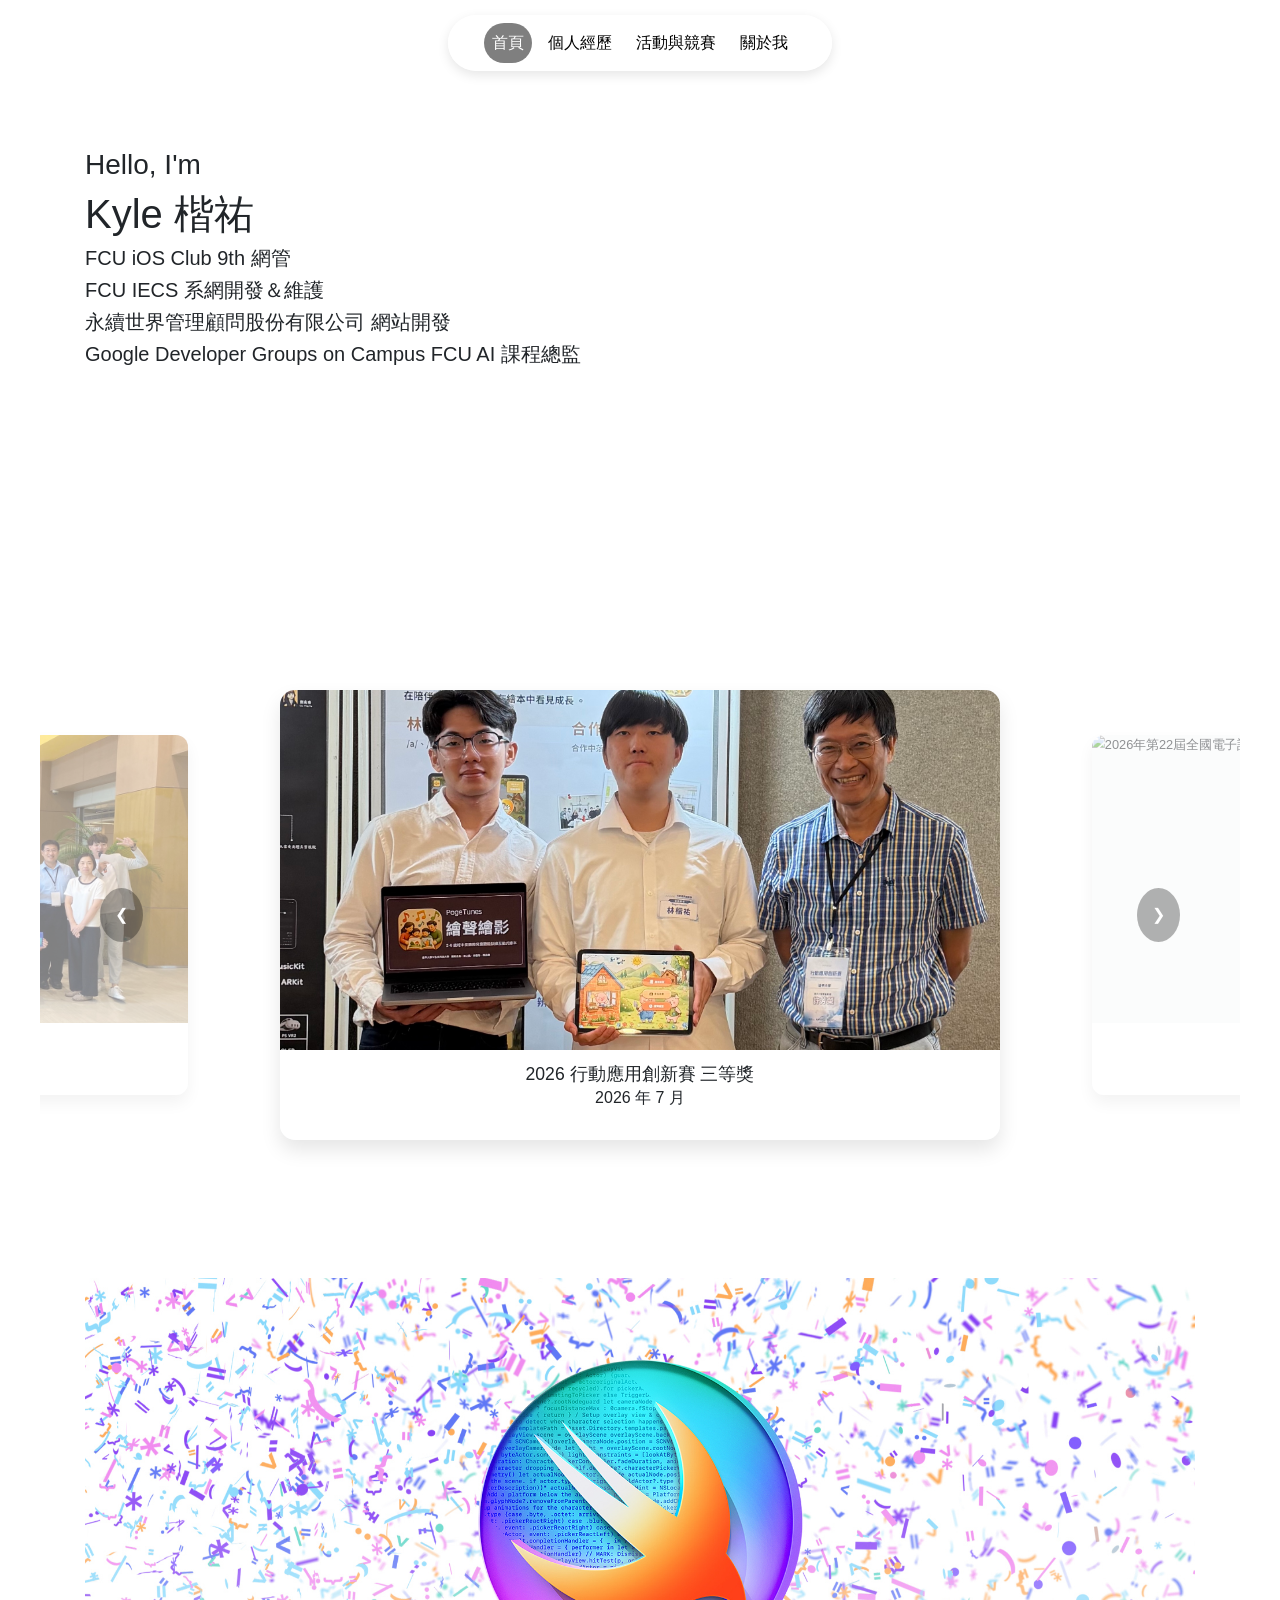
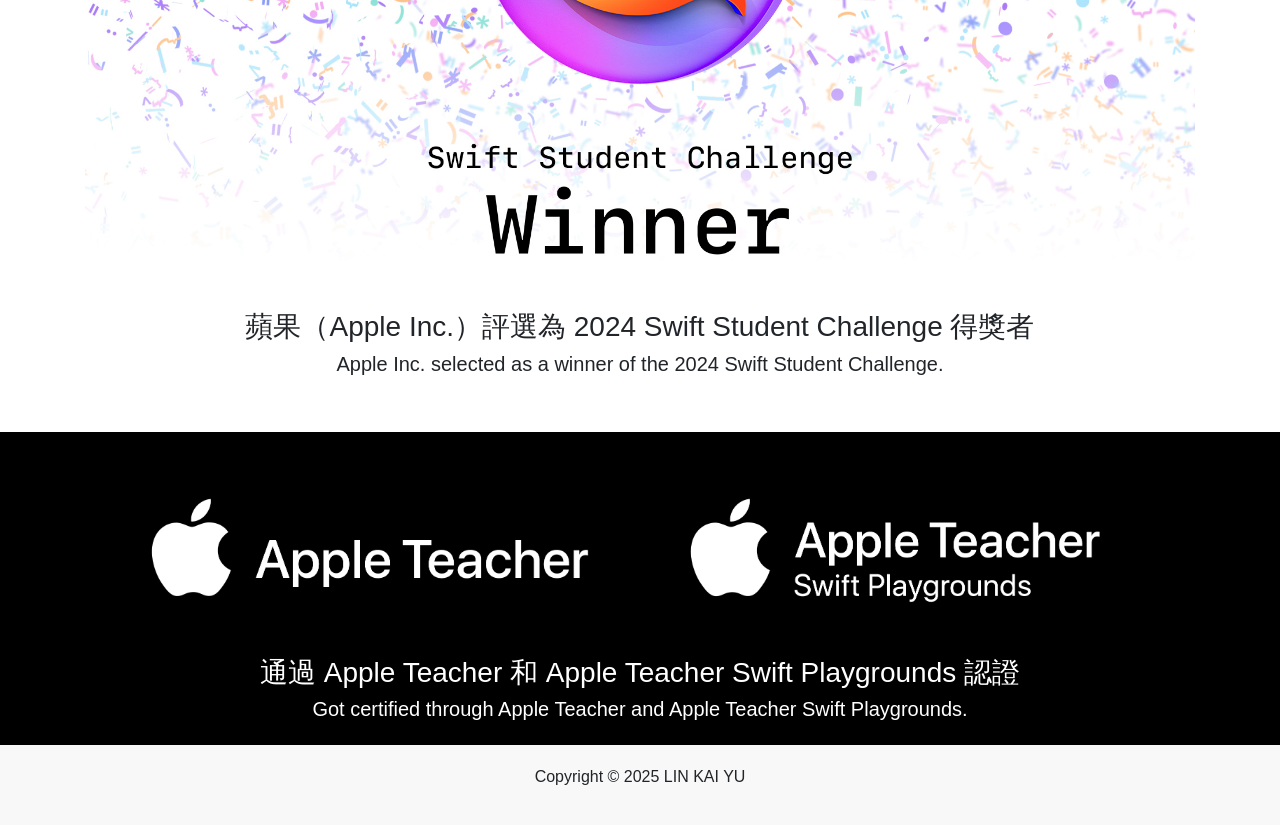
==== commit 4e73478f: "V37 2026.07.09" ====
--- a/index.html
+++ b/index.html
@@ -117,6 +117,12 @@
             <div class="row align-items-center mb-5">
                 <div class="col-md-7 text-center text-md-start">
                     <h3 id="about-name"></h3>
+                    <p id="about-bio"></p>
+                    <button id="about-email-copy" type="button" class="about-email-copy-btn" aria-label="複製電子郵件">
+                        <span>信箱</span>
+                        <span id="about-email-text"></span>
+                        <i class="far fa-copy" aria-hidden="true"></i>
+                    </button>
                 </div>
 
                 <div class="col-md-5 d-flex justify-content-center">
@@ -126,7 +132,6 @@
 
             <div class="py-3 about-content text-center text-md-start">
                 <!--            <h4 class="mb-3">個人介紹</h4>-->
-                <p id="about-bio"></p>
 
                 <h4 class="mt-5 mb-3">教育背景</h4>
                 <div id="about-education" class="info-list d-grid">
--- a/static/css/web_style.css
+++ b/static/css/web_style.css
@@ -537,6 +537,41 @@
     font-weight: 600;
 }
 
+.section-about #about-bio {
+    margin-bottom: 16px;
+    color: #4b5563;
+    line-height: 1.8;
+}
+
+.section-about .about-email-copy-btn {
+    display: inline-flex;
+    align-items: center;
+    gap: 10px;
+    padding: 10px 14px;
+    border: 1px solid rgba(17, 17, 17, 0.12);
+    border-radius: 10px;
+    background: transparent;
+    color: #111;
+    font-size: 0.96rem;
+    line-height: 1.2;
+    transition: background-color 0.2s ease, border-color 0.2s ease, color 0.2s ease;
+}
+
+.section-about .about-email-copy-btn:hover {
+    background: rgba(17, 17, 17, 0.04);
+    border-color: rgba(17, 17, 17, 0.18);
+}
+
+.section-about .about-email-copy-btn:focus,
+.section-about .about-email-copy-btn:focus-visible {
+    outline: none;
+    box-shadow: 0 0 0 4px rgba(17, 17, 17, 0.08);
+}
+
+.section-about #about-email-text {
+    word-break: break-all;
+}
+
 .section-about .about-content ul {
     padding-left: 20px;
 }
@@ -715,6 +750,11 @@
         grid-template-columns: 1fr;
     }
 
+    .section-about .about-email-copy-btn {
+        width: 100%;
+        justify-content: center;
+    }
+
     .section-about .info-card {
         padding: 18px;
     }
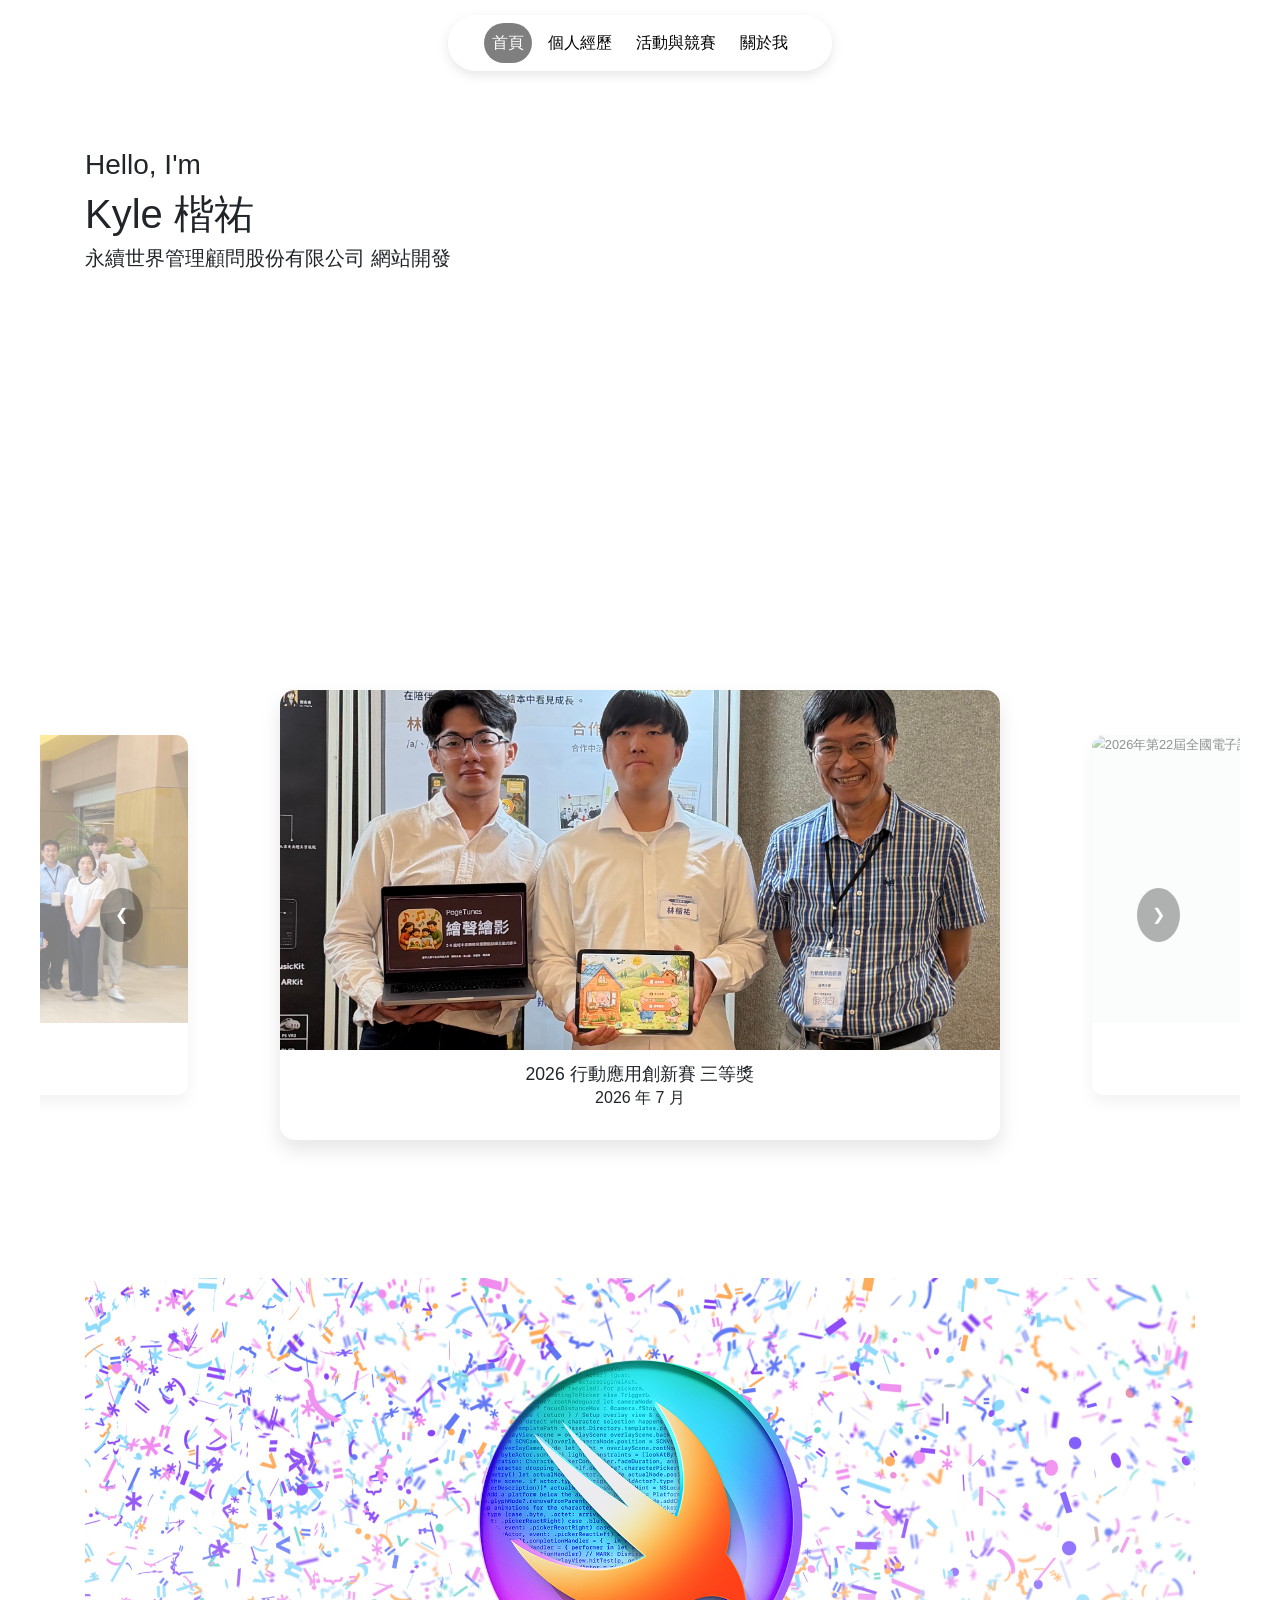
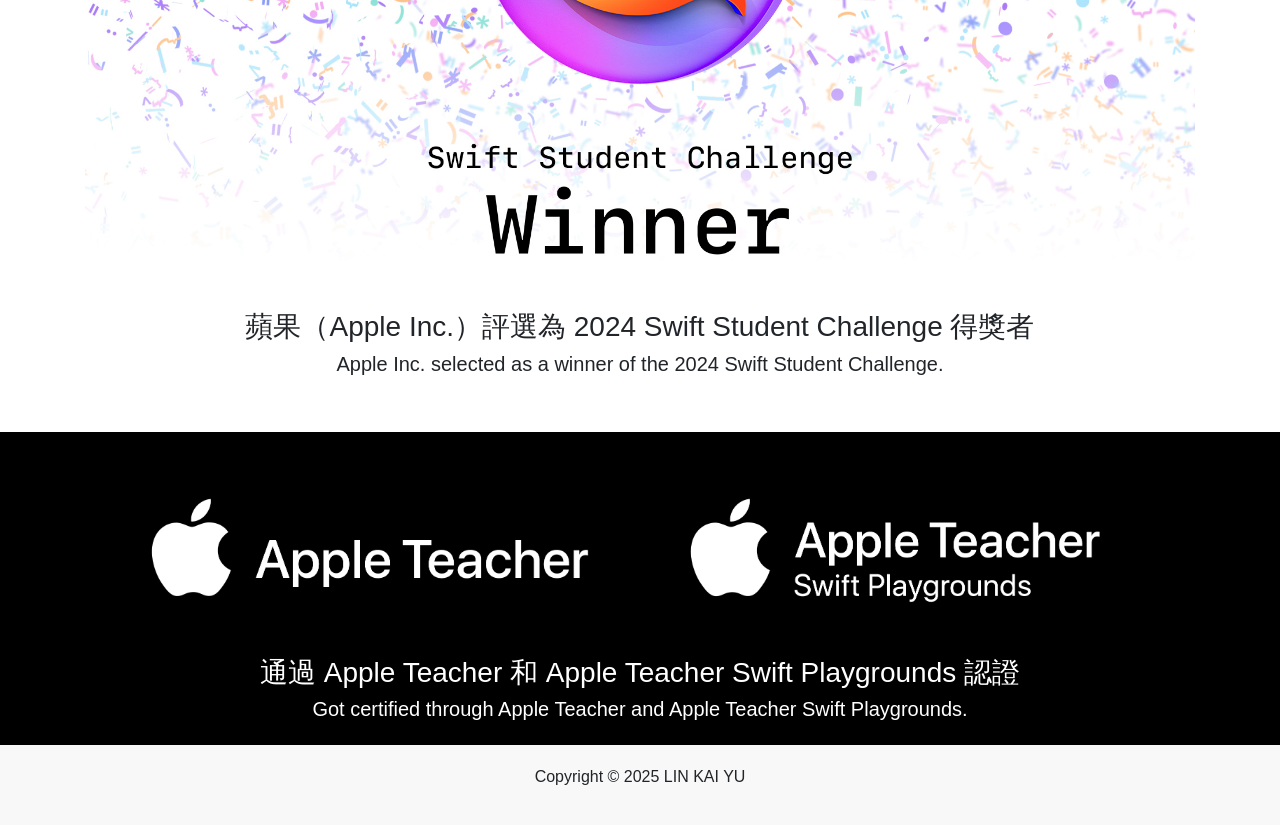
==== commit 05a2c46f: "V38 2026.09.14" ====
--- a/index.html
+++ b/index.html
@@ -39,10 +39,7 @@
         <div class="container py-5 home-container">
             <h3>Hello, I'm</h3>
             <h1 class="animate__animated animate__fadeInLeft">Kyle 楷祐</h1>
-            <h5>FCU iOS Club 9th 網管</h5>
-            <h5>FCU IECS 系網開發＆維護</h5>
             <h5>永續世界管理顧問股份有限公司 網站開發</h5>
-            <h5>Google Developer Groups on Campus FCU AI 課程總監</h5>
         </div>
         <div class="experience-banner-wrapper" id="bannerWrapper">
             <div class="carousel-container" id="carouselContainer">
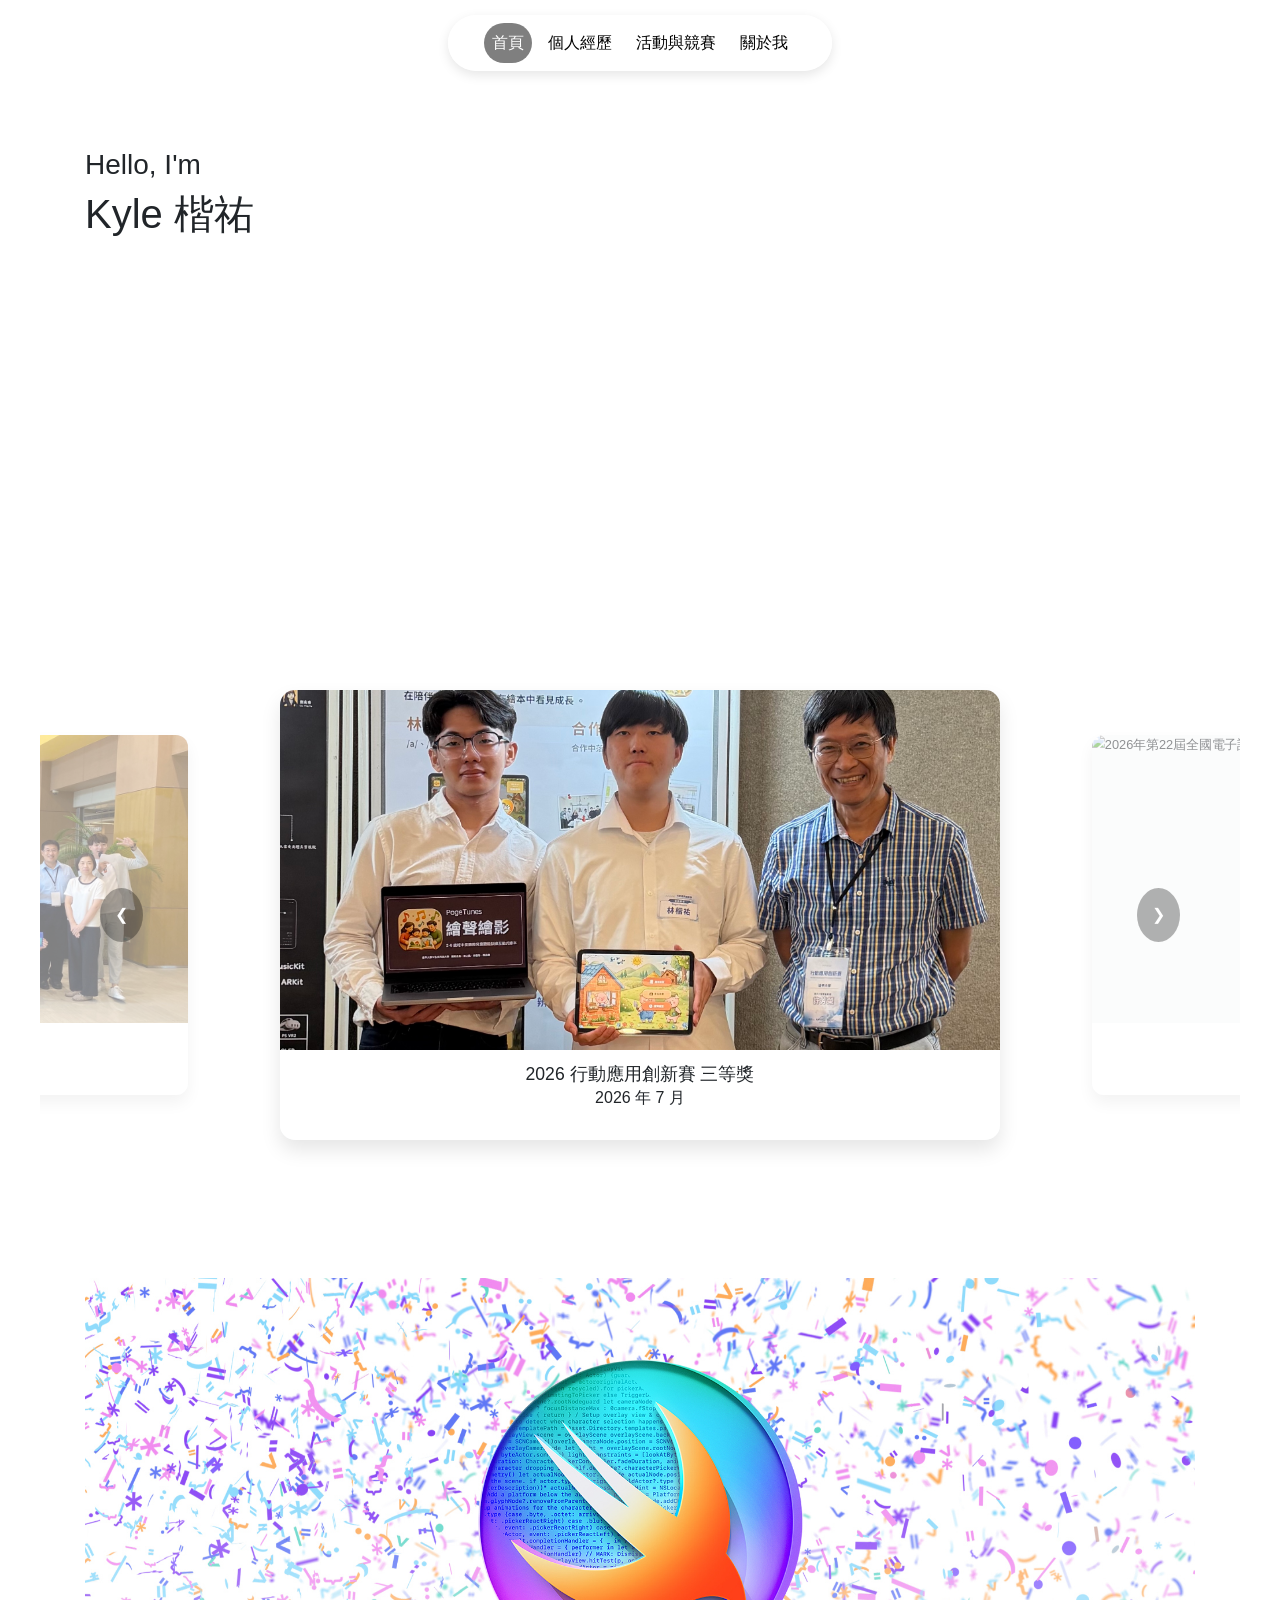
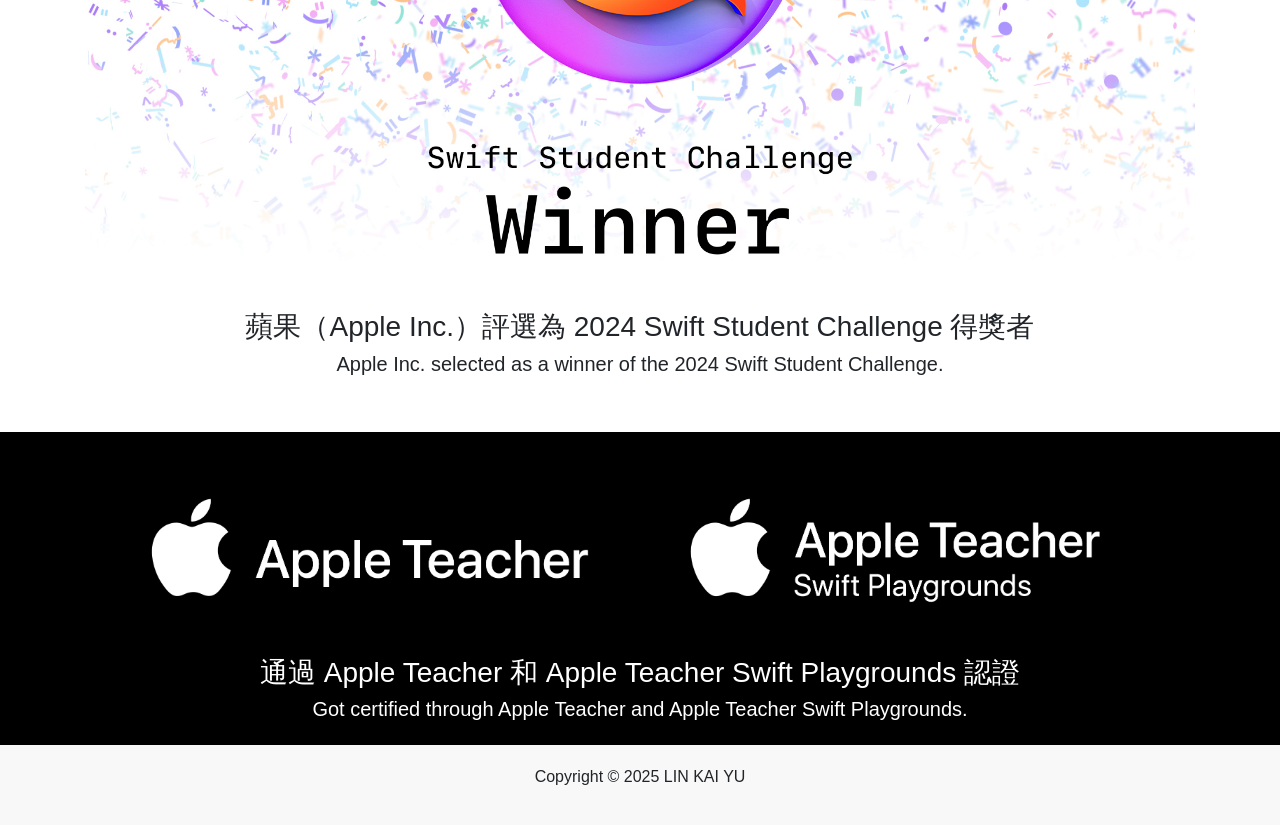
==== commit 108299dc: "V39 2026.09.14" ====
--- a/index.html
+++ b/index.html
@@ -39,7 +39,6 @@
         <div class="container py-5 home-container">
             <h3>Hello, I'm</h3>
             <h1 class="animate__animated animate__fadeInLeft">Kyle 楷祐</h1>
-            <h5>永續世界管理顧問股份有限公司 網站開發</h5>
         </div>
         <div class="experience-banner-wrapper" id="bannerWrapper">
             <div class="carousel-container" id="carouselContainer">
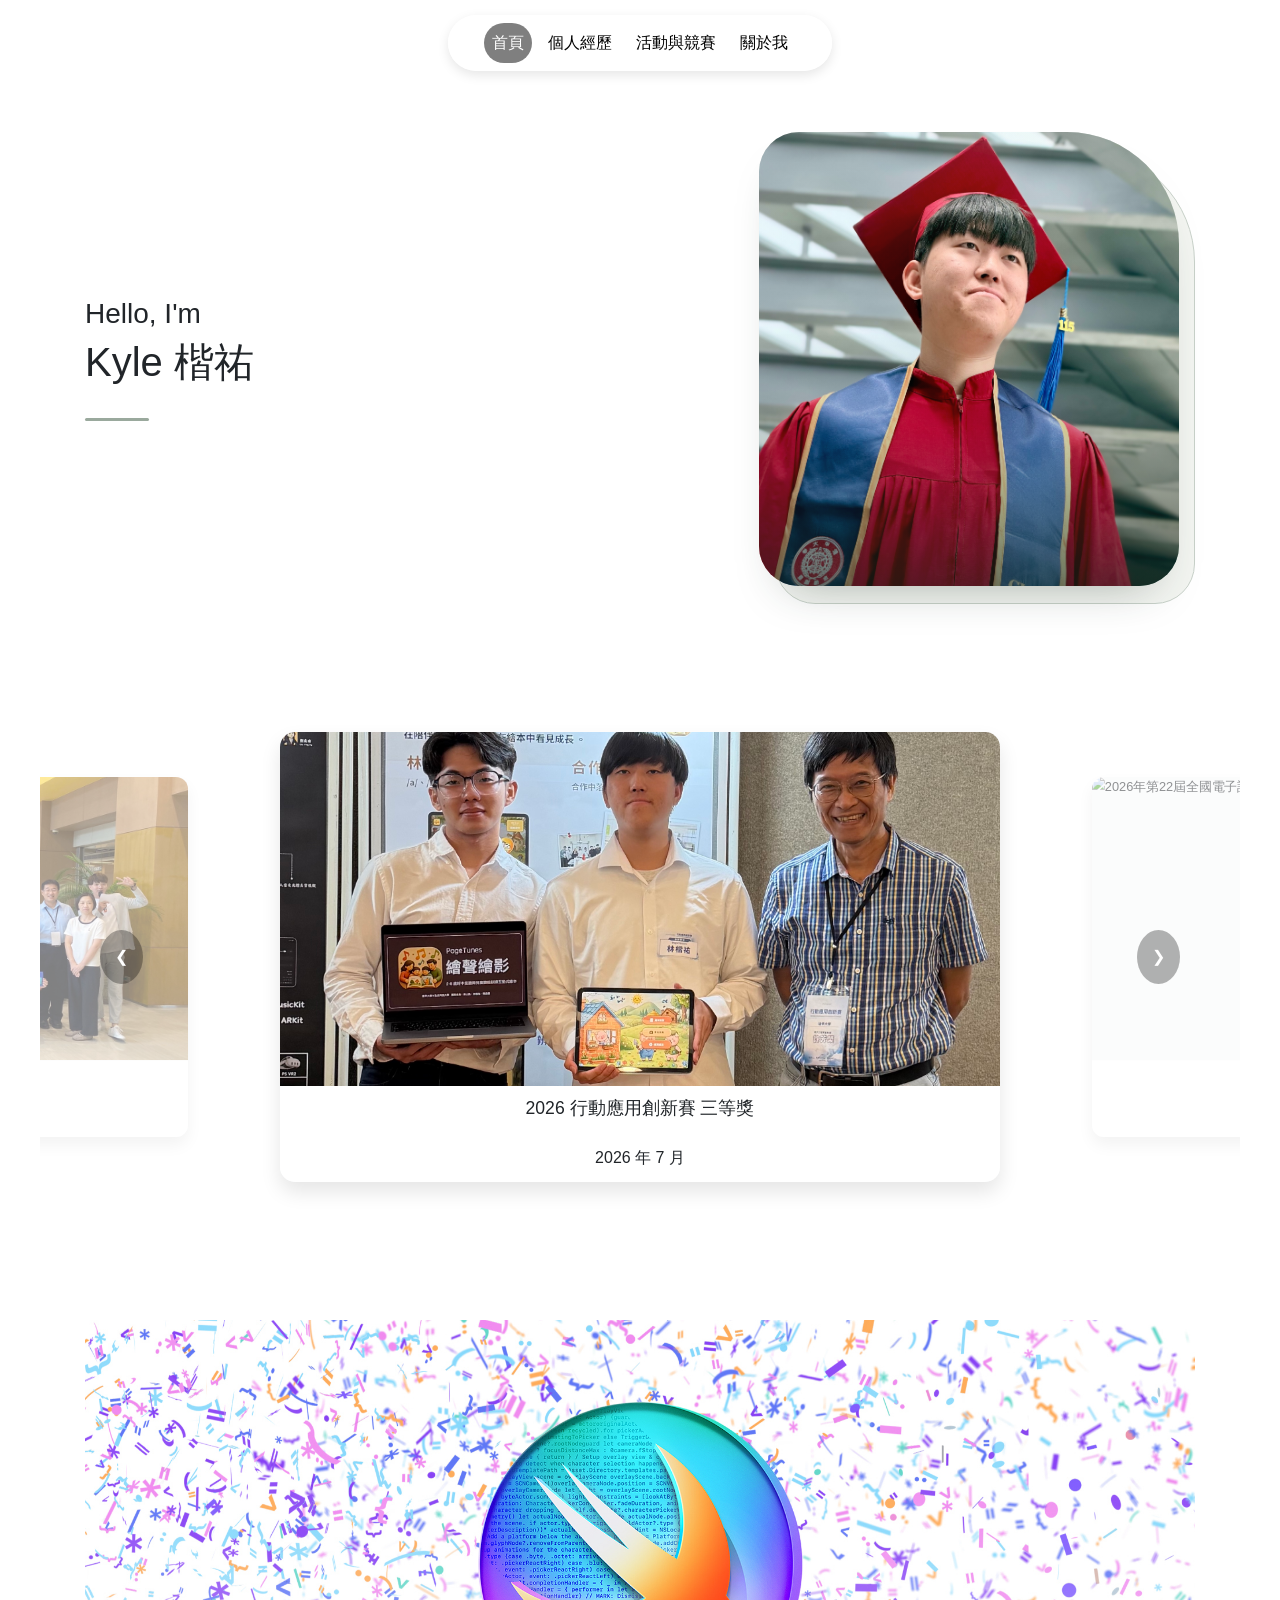
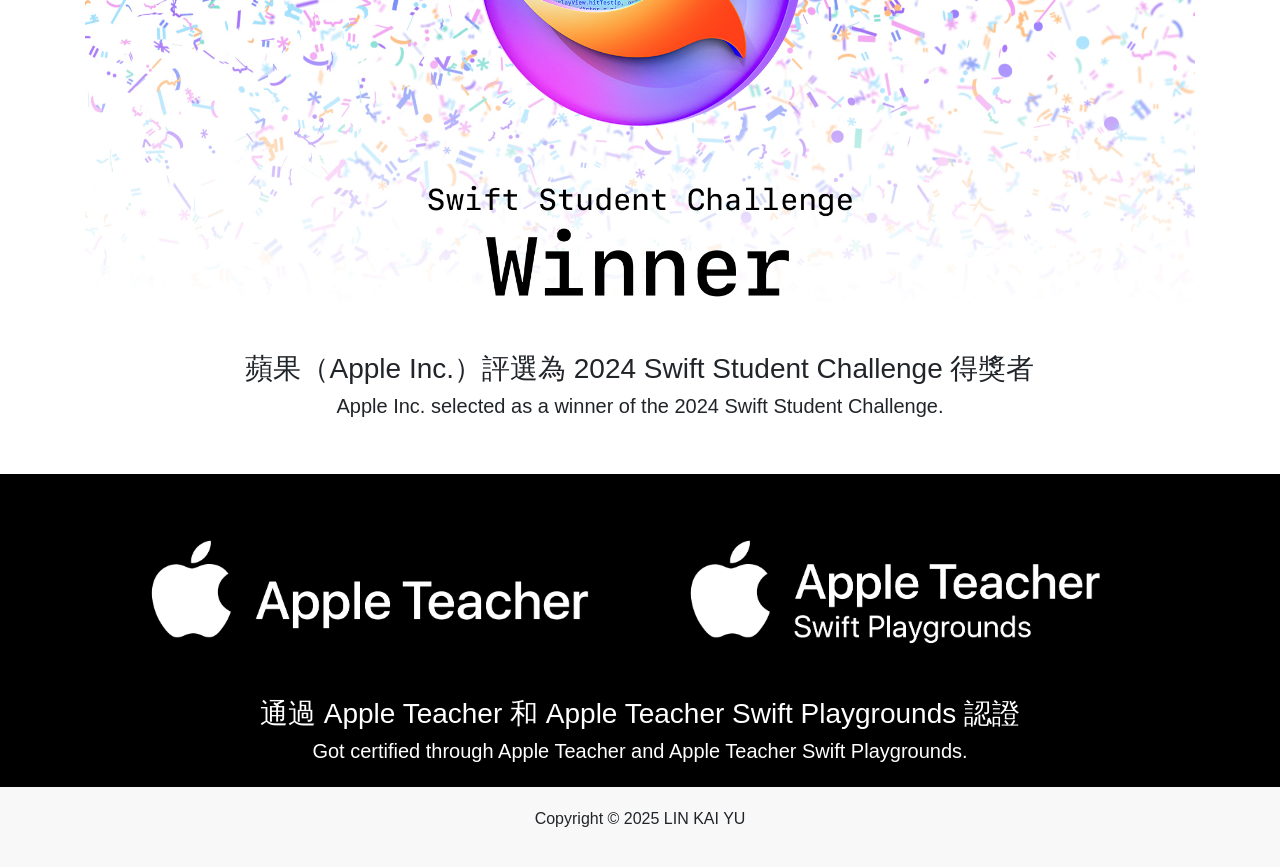
==== commit b21fe67d: "V40 2026.09.15" ====
--- a/index.html
+++ b/index.html
@@ -36,9 +36,19 @@
 </div>
 <main>
     <section id="home" class="active section-index">
-        <div class="container py-5 home-container">
-            <h3>Hello, I'm</h3>
-            <h1 class="animate__animated animate__fadeInLeft">Kyle 楷祐</h1>
+        <div class="container home-container">
+            <div class="home-intro">
+                <h3>Hello, I'm</h3>
+                <h1 class="animate__animated animate__fadeInLeft">Kyle 楷祐</h1>
+                <span class="home-intro-line" aria-hidden="true"></span>
+            </div>
+            <figure class="home-portrait">
+                <div class="home-portrait-frame">
+                    <img class="home-portrait-image" src="static/img/profile.png"
+                         alt="林楷祐穿著學士服的畢業照" width="3999" height="3999" fetchpriority="high">
+                    <div class="home-portrait-mask" aria-hidden="true"></div>
+                </div>
+            </figure>
         </div>
         <div class="experience-banner-wrapper" id="bannerWrapper">
             <div class="carousel-container" id="carouselContainer">
--- a/static/css/web_style.css
+++ b/static/css/web_style.css
@@ -70,8 +70,121 @@
 /* 首頁容器 */
 .section-index .home-container {
     position: relative;
-    min-height: 500px;
+    display: grid;
+    grid-template-columns: 1.1fr 1fr;
+    align-items: center;
+    gap: 64px;
+    min-height: 540px;
+    padding-top: 32px;
+    padding-bottom: 56px;
     z-index: 1;
+}
+
+.home-eyebrow {
+    margin-bottom: 28px;
+    color: #65736c;
+    font-size: 0.7rem;
+    font-weight: 600;
+    letter-spacing: 0.24em;
+}
+
+.home-intro-line {
+    display: block;
+    width: 64px;
+    height: 3px;
+    margin-top: 32px;
+    background: #9aa99d;
+    border-radius: 2px;
+}
+
+.home-portrait {
+    position: relative;
+    width: 100%;
+    max-width: 420px;
+    margin: 0 16px 0 auto;
+    isolation: isolate;
+}
+
+/* 偏移細框讓照片在留白中保有層次。 */
+.home-portrait::before {
+    content: "";
+    position: absolute;
+    inset: 18px -16px -18px 16px;
+    z-index: -1;
+    border: 1px solid #c8d1c9;
+    border-radius: 40px 112px 40px 40px;
+    background: #f3f5f1;
+}
+
+.home-portrait-frame {
+    position: relative;
+    overflow: hidden;
+    aspect-ratio: 1 / 1.08;
+    border-radius: 40px 112px 40px 40px;
+    background: #dce3dd;
+    box-shadow: 0 24px 48px -28px rgba(32, 49, 39, 0.4);
+}
+
+.home-portrait-image {
+    display: block;
+    width: 100%;
+    height: 100%;
+    object-fit: cover;
+    object-position: center top;
+}
+
+/* 半透明 mask：保留臉部清晰度，底部以墨綠漸層襯托玻璃標籤。 */
+.home-portrait-mask {
+    position: absolute;
+    inset: 0;
+    pointer-events: none;
+    background: linear-gradient(180deg, rgba(232, 239, 230, 0.08) 0%,
+        rgba(31, 49, 39, 0) 42%, rgba(24, 42, 33, 0.18) 65%,
+        rgba(18, 36, 27, 0.62) 100%);
+}
+
+.home-portrait-caption {
+    position: absolute;
+    right: 24px;
+    bottom: 24px;
+    left: 24px;
+    padding: 16px 20px;
+    color: #fff;
+    border: 1px solid rgba(255, 255, 255, 0.4);
+    border-radius: 18px;
+    background: rgba(24, 42, 33, 0.45);
+    -webkit-backdrop-filter: blur(16px);
+    backdrop-filter: blur(16px);
+}
+
+.home-portrait-caption-label {
+    display: block;
+    margin-bottom: 6px;
+    font-size: 0.6rem;
+    font-weight: 500;
+    letter-spacing: 0.2em;
+}
+
+.home-portrait-caption-name {
+    display: flex;
+    flex-wrap: wrap;
+    align-items: baseline;
+    gap: 8px 14px;
+    font-size: 1.15rem;
+    font-weight: 500;
+    letter-spacing: 0.05em;
+}
+
+.home-portrait-caption-name span {
+    font-size: 0.85rem;
+    font-weight: 400;
+    letter-spacing: 0.02em;
+}
+
+@media (prefers-reduced-motion: reduce) {
+    .home-intro .animate__animated {
+        animation: none;
+    }
 }
 
 .section-index .bg-black {
@@ -153,13 +266,14 @@
 
 .section-index .carousel-item img {
     width: 100%;
-    height: 80%; /* 從 70% 增加到 80%，給照片更多發揮空間 */
+    height: calc(100% - 96px);
     object-fit: cover; /* 確保圖片填滿，不會變形 */
     object-position: center; /* 確保人像或重點保持在中間 */
 }
 
 .section-index .carousel-info {
-    height: 20%; /* 剩餘的 20% 給文字 */
+    height: 96px; /* 預留兩行標題與日期的空間 */
+    flex-shrink: 0;
     padding: 10px 15px;
     display: flex;
     flex-direction: column;
@@ -171,9 +285,19 @@
 .section-index .carousel-info h4 {
     margin: 0;
     font-size: 1.1rem;
-    white-space: nowrap;
+    line-height: 1.3;
+    min-height: 2.6em;
+    display: -webkit-box;
+    -webkit-box-orient: vertical;
+    -webkit-line-clamp: 2;
+    line-clamp: 2;
+    white-space: normal;
+    overflow-wrap: anywhere;
     overflow: hidden;
-    text-overflow: ellipsis;
+}
+
+.section-index .carousel-info p {
+    margin: 4px 0 0;
 }
 
 /* 控制按鈕 */
@@ -203,18 +327,61 @@
 }
 
 /* RWD 調整 */
-@media (max-width: 768px) {
+@media (max-width: 767.98px) {
+    .navbar-custom {
+        padding: 0.5rem 0.75rem;
+    }
+    .navbar-custom .nav-item {
+        padding: 0;
+    }
+    .navbar-custom .nav-link {
+        font-size: 0.85rem;
+        white-space: nowrap;
+    }
     .section-index .carousel-item {
-        min-width: 80%;
-        height: 80%;
+        flex: 0 0 80%;
+        min-width: 0;
+        height: auto;
+    }
+    .section-index .carousel-item img {
+        flex: none;
+        height: auto;
+        aspect-ratio: 16 / 9;
+    }
+    .section-index .carousel-info {
+        height: auto;
+        min-height: 96px;
+    }
+    .section-index .carousel-container {
+        height: auto;
     }
     .section-index .experience-banner-wrapper {
-        height: 500px;
+        height: auto;
+        margin: 24px auto;
+        padding: 20px 0;
     }
     .section-index .home-container {
-        position: relative;
-        min-height: 80% !important;
-        z-index: 1;
+        grid-template-columns: 1fr;
+        gap: 36px;
+        min-height: auto;
+        padding: 24px 24px 40px;
+    }
+    .home-eyebrow {
+        margin-bottom: 20px;
+    }
+    .home-intro-line {
+        margin-top: 24px;
+    }
+    .home-portrait {
+        width: calc(100% - 16px);
+        max-width: 360px;
+        margin: 0 auto;
+    }
+    .home-portrait-caption {
+        right: 18px;
+        bottom: 18px;
+        left: 18px;
+        padding: 14px 16px;
     }
     .section-index h3 {
         font-size: 1.5rem;
@@ -340,7 +507,7 @@
     background-color: rgba(0, 0, 0, 0.5); /* 你的主色調 */
     color: #fff;}
 
-/* 手機版 RWD：圖片在上方，固定卡片高度，圖片占滿上方 */
+/* 手機版 RWD：圖片在上方，與首頁 banner 統一使用 16:9。 */
 @media (max-width: 767.98px) {
     .section-experience .experience-card {
         flex-direction: column;
@@ -352,9 +519,11 @@
     }
 
     .section-experience .experience-image {
-        min-width: 100%;
-        /* height: 60%; */ /* 移除高度百分比，讓它根據 aspect-ratio 或內容決定 */
-        padding-top: 40%; /* 設置圖片區塊寬高比為 16:9 (100% / (16/9) = 56.25%) */
+        flex: 0 0 auto;
+        width: 100%;
+        max-width: 100%;
+        height: auto;
+        aspect-ratio: 16 / 9;
         position: relative;
         overflow: hidden;
         background: #eee; /* 如果圖片載入失敗，顯示背景色 */
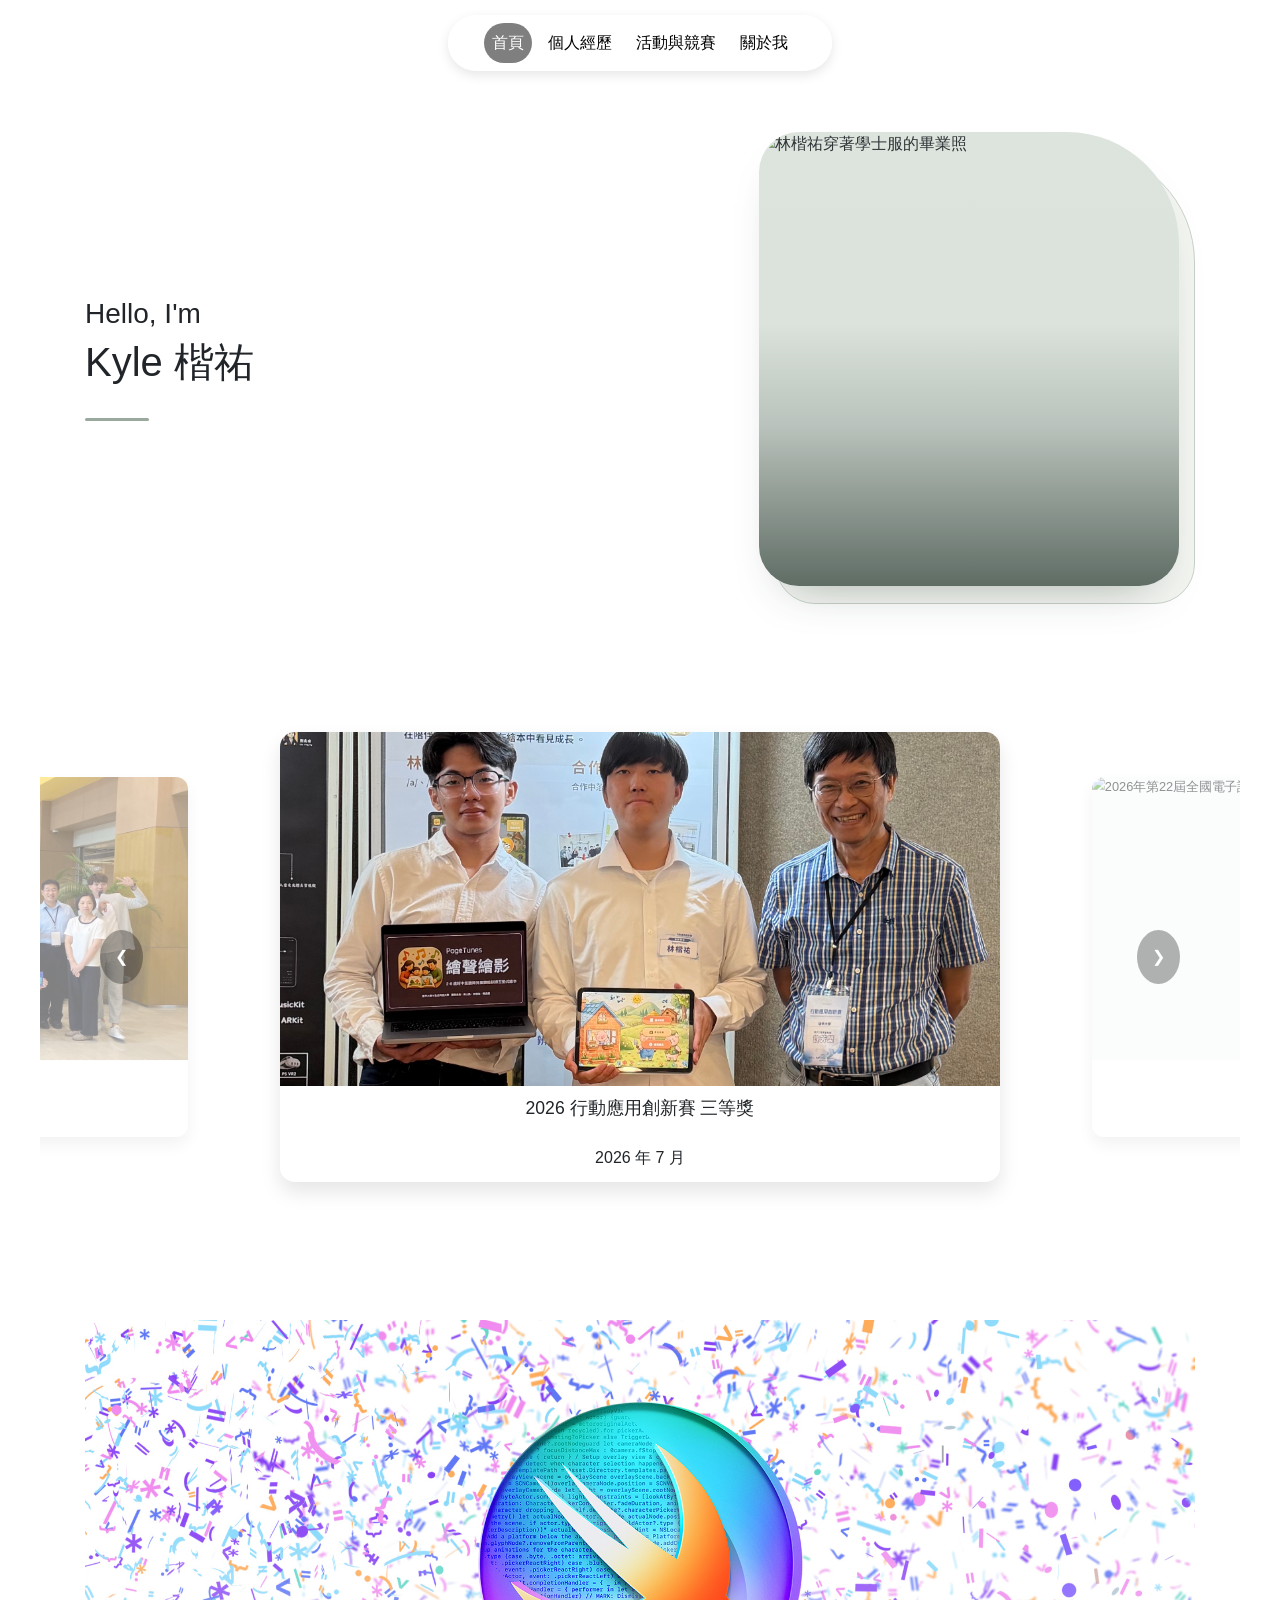
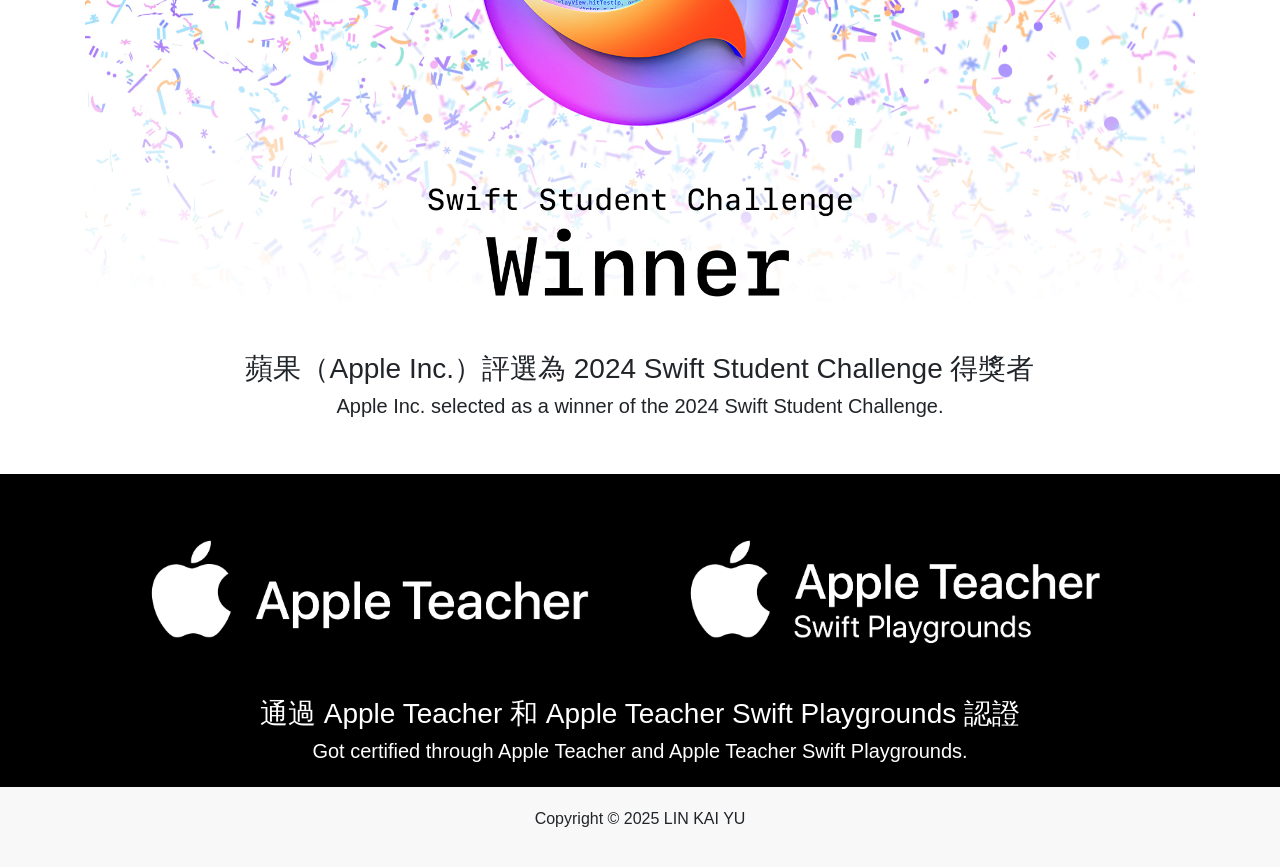
==== commit 419e7429: "V41 2026.09.15" ====
--- a/index.html
+++ b/index.html
@@ -2,7 +2,7 @@
 <html lang="zh-Hant">
 <head>
     <meta charset="utf-8">
-    <link rel="icon" href="static/img/profile.png" type="image/profile">
+    <link rel="icon" href="static/img/favicon.png" type="image/png" sizes="64x64">
     <meta name="description" content="我是林楷祐 (Kyle Lin)。專注於 iOS App 開發 (SwiftUI) 與 Python Django 網站架設。歡迎瀏覽我的專案作品集與競賽經歷。">
     <meta name="keywords" content="林楷祐, Kyle Lin, 逢甲大學, FCU, 資訊工程學系, iOS開發, SwiftUI, Django, 生成式AI, Swift Student Challenge, 永續世界管理顧問, Google Developer Groups on Campus">
     <meta name="author" content="林楷祐 Kyle Lin">
@@ -12,7 +12,7 @@
     <meta property="og:url" content="https://kylelin0501.github.io/MyWeb/">
     <meta property="og:title" content="Kyle Lin 個人網站">
     <meta property="og:description" content="我是林楷祐 (Kyle Lin)。專注於 iOS App 開發 (SwiftUI) 與 Python Django 網站架設。歡迎瀏覽我的專案作品集與競賽經歷。">
-    <meta property="og:image" content="https://kylelin0501.github.io/MyWeb/static/img/profile.png">
+    <meta property="og:image" content="https://kylelin0501.github.io/MyWeb/static/img/profile-share.jpg">
 
     <link rel="stylesheet" href="https://cdn.jsdelivr.net/npm/bootstrap@4.5.3/dist/css/bootstrap.min.css">
     <link href="https://cdnjs.cloudflare.com/ajax/libs/font-awesome/5.15.4/css/all.min.css" rel="stylesheet">
@@ -44,8 +44,8 @@
             </div>
             <figure class="home-portrait">
                 <div class="home-portrait-frame">
-                    <img class="home-portrait-image" src="static/img/profile.png"
-                         alt="林楷祐穿著學士服的畢業照" width="3999" height="3999" fetchpriority="high">
+                    <img class="home-portrait-image" src="static/img/profile.webp"
+                         alt="林楷祐穿著學士服的畢業照" width="1000" height="1000" fetchpriority="high">
                     <div class="home-portrait-mask" aria-hidden="true"></div>
                 </div>
             </figure>
